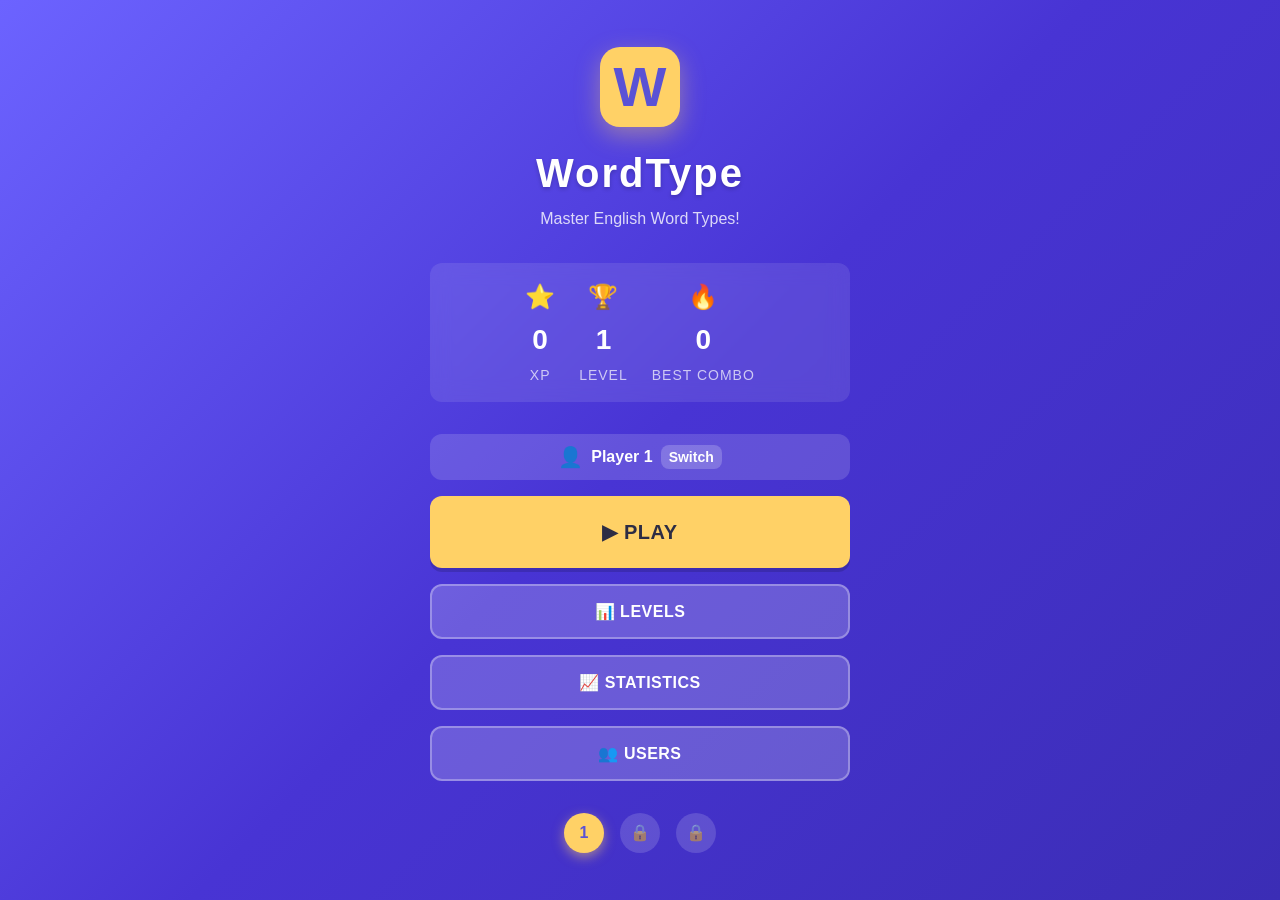
==== index.html @ 1548db8a "g2" ====
<!DOCTYPE html>
<html lang="en">
<head>
  <meta charset="UTF-8">
  <meta name="viewport" content="width=device-width, initial-scale=1.0, maximum-scale=1.0, user-scalable=no">
  <title>WordType - English Grammar Game</title>
  <link rel="stylesheet" href="css/style.css">
</head>
<body>

  <!-- ==================== MAIN MENU SCREEN ==================== -->
  <section id="screen-menu" class="screen active">
    <div class="menu-container">
      <div class="logo-area">
        <div class="logo-icon">W</div>
        <h1 class="game-title">WordType</h1>
        <p class="game-subtitle">Master English Word Types!</p>
      </div>

      <div class="menu-stats-bar">
        <div class="stat-item">
          <span class="stat-icon">⭐</span>
          <span class="stat-value" id="menu-xp">0</span>
          <span class="stat-label">XP</span>
        </div>
        <div class="stat-item">
          <span class="stat-icon">🏆</span>
          <span class="stat-value" id="menu-level">1</span>
          <span class="stat-label">Level</span>
        </div>
        <div class="stat-item">
          <span class="stat-icon">🔥</span>
          <span class="stat-value" id="menu-combo">0</span>
          <span class="stat-label">Best Combo</span>
        </div>
      </div>

      <div class="user-indicator" id="user-indicator">
        <span class="user-icon">👤</span>
        <span class="user-name" id="user-name">Player 1</span>
        <button class="btn-user-switch" id="btn-user-menu">Switch</button>
      </div>

      <div class="menu-buttons">
        <button class="btn btn-primary btn-large" id="btn-play">▶ PLAY</button>
        <button class="btn btn-secondary" id="btn-levels">📊 Levels</button>
        <button class="btn btn-secondary" id="btn-stats">📈 Statistics</button>
        <button class="btn btn-secondary" id="btn-users">👥 Users</button>
      </div>

      <div class="level-progress-indicator">
        <div class="level-dot active" data-level="1">1</div>
        <div class="level-dot locked" data-level="2">2</div>
        <div class="level-dot locked" data-level="3">3</div>
      </div>
    </div>
  </section>

  <!-- ==================== LEVELS SCREEN ==================== -->
  <section id="screen-levels" class="screen">
    <div class="screen-header">
      <button class="btn btn-back" id="btn-levels-back">← Back</button>
      <h2>Select Level</h2>
    </div>
    <div class="levels-container" id="levels-list">
      <!-- Dynamically populated -->
    </div>
  </section>

  <!-- ==================== STATISTICS SCREEN ==================== -->
  <section id="screen-stats" class="screen">
    <div class="screen-header">
      <button class="btn btn-back" id="btn-stats-back">← Back</button>
      <h2>Statistics</h2>
    </div>
    <div class="stats-container" id="stats-content">
      <!-- Dynamically populated -->
    </div>
    <div class="stats-actions">
      <button class="btn btn-danger" id="btn-reset-stats">Reset All Progress</button>
    </div>
  </section>

  <!-- ==================== GAMEPLAY SCREEN ==================== -->
  <section id="screen-game" class="screen">
    <!-- Top Bar -->
    <div class="game-top-bar">
      <div class="hearts-container" id="hearts-display">
        <!-- Hearts generated by JS -->
      </div>
      <div class="xp-container">
        <div class="xp-bar-bg">
          <div class="xp-bar-fill" id="xp-bar-fill" style="width: 0%;"></div>
        </div>
        <span class="xp-text" id="xp-text">0 XP</span>
      </div>
      <div class="game-level-badge" id="game-level-badge">Level 1</div>
    </div>

    <!-- Combo Display -->
    <div class="combo-display" id="combo-display">
      <span class="combo-count" id="combo-count">0</span>
      <span class="combo-label">Combo</span>
    </div>

    <!-- Question Counter -->
    <div class="question-counter" id="question-counter">
      Question <span id="question-num">1</span>/<span id="question-total">20</span>
    </div>

    <!-- Word Display -->
    <div class="word-area">
      <div class="word-card" id="word-card">
        <span class="word-hint" id="word-hint"></span>
        <span class="word-text" id="word-text">successful</span>
        <span class="word-meaning" id="word-meaning">thành công</span>
      </div>
    </div>

    <!-- Type Buttons -->
    <div class="answer-buttons" id="answer-buttons">
      <button class="btn-type btn-noun" data-type="noun">NOUN</button>
      <button class="btn-type btn-verb" data-type="verb">VERB</button>
      <button class="btn-type btn-adjective" data-type="adjective">ADJECTIVE</button>
      <button class="btn-type btn-adverb" data-type="adverb">ADVERB</button>
    </div>

    <!-- Difficulty Selector -->
    <div class="difficulty-selector" id="difficulty-selector">
      <button class="btn-difficulty active" data-difficulty="easy">Easy 30</button>
      <button class="btn-difficulty" data-difficulty="medium">Medium 50</button>
      <button class="btn-difficulty" data-difficulty="hard">Hard 80</button>
    </div>

    <!-- Feedback Overlay -->
    <div class="feedback-overlay" id="feedback-overlay" style="display:none;">
      <div class="feedback-content" id="feedback-content">
        <div class="feedback-icon" id="feedback-icon">✔</div>
        <div class="feedback-text" id="feedback-text">Correct!</div>
        <div class="feedback-detail" id="feedback-detail">+10 XP</div>
        <div class="feedback-extras" id="feedback-extras">
          <div class="feedback-extra-item" id="feedback-hint-row">
            <span class="feedback-label">Dấu hiệu:</span>
            <span class="feedback-value" id="feedback-hint">-ful</span>
          </div>
          <div class="feedback-extra-item" id="feedback-family-row">
            <span class="feedback-label">Family:</span>
            <span class="feedback-value" id="feedback-family">success, succeed, successfully</span>
          </div>
        </div>
        <button class="btn btn-primary btn-feedback-ok" id="btn-feedback-ok">OK</button>
      </div>
    </div>

    <!-- Combo Popup -->
    <div class="combo-popup" id="combo-popup" style="display:none;">
      <div class="combo-popup-text" id="combo-popup-text">🔥 GREAT!</div>
    </div>
  </section>

  <!-- ==================== BOSS FIGHT SCREEN ==================== -->
  <section id="screen-boss" class="screen">
    <div class="boss-header">
      <h2 class="boss-title">⚔ BOSS FIGHT ⚔</h2>
    </div>

    <div class="boss-area">
      <div class="boss-info">
        <div class="boss-name" id="boss-name">Word Family Boss</div>
        <div class="boss-hp-bar-bg">
          <div class="boss-hp-bar-fill" id="boss-hp-fill" style="width: 100%;"></div>
        </div>
        <div class="boss-hp-text" id="boss-hp-text">HP: 100/100</div>
      </div>

      <div class="boss-question-area">
        <div class="boss-sentence" id="boss-sentence">
          She is a _____ student.
        </div>
        <div class="boss-family-tag" id="boss-family">Family: success</div>
      </div>

      <div class="boss-options" id="boss-options">
        <!-- Dynamically populated -->
      </div>

      <div class="boss-explanation" id="boss-explanation" style="display:none;">
        <div class="explanation-text" id="explanation-text"></div>
      </div>

      <!-- Boss Hearts Display -->
      <div class="boss-hearts" id="boss-hearts">
        <!-- Generated by JS -->
      </div>

      <div class="boss-damage-animation" id="boss-damage-animation" style="display:none;">
        <span class="damage-number" id="damage-number">-25</span>
      </div>
    </div>
  </section>

  <!-- ==================== BOSS VICTORY SCREEN ==================== -->
  <section id="screen-boss-victory" class="screen">
    <div class="victory-container">
      <div class="victory-icon">🏆</div>
      <h2 class="victory-title">VICTORY!</h2>
      <p class="victory-subtitle">Boss Defeated!</p>
      <div class="victory-rewards">
        <div class="reward-item">+100 XP</div>
        <div class="reward-item">❤️ +1 Heart</div>
      </div>
      <button class="btn btn-primary" id="btn-continue-after-boss">Continue Playing</button>
    </div>
  </section>

  <!-- ==================== LEVEL COMPLETE SCREEN ==================== -->
  <section id="screen-level-complete" class="screen">
    <div class="level-complete-container">
      <div class="level-up-icon">🎉</div>
      <h2 class="level-complete-title" id="level-complete-title">Level Complete!</h2>
      <p class="level-complete-subtitle" id="level-complete-subtitle">You've mastered this level!</p>
      <div class="level-complete-stats" id="level-complete-stats">
        <!-- Dynamic -->
      </div>
      <div class="level-complete-next" id="level-complete-next" style="display:none;">
        <p class="unlock-text">✨ Level 2 Unlocked! ✨</p>
      </div>
      <button class="btn btn-primary" id="btn-next-level">Next Level →</button>
      <button class="btn btn-secondary" id="btn-continue-same-level">Play Again</button>
      <button class="btn btn-secondary" id="btn-back-to-menu">Menu</button>
    </div>
  </section>

  <!-- ==================== GAME OVER SCREEN ==================== -->
  <section id="screen-gameover" class="screen">
    <div class="gameover-container">
      <div class="gameover-icon">💔</div>
      <h2 class="gameover-title">Game Over</h2>
      <p class="gameover-subtitle">You ran out of hearts!</p>
      <div class="gameover-stats" id="gameover-stats">
        <!-- Dynamic -->
      </div>
      <button class="btn btn-primary" id="btn-retry">🔄 Try Again</button>
      <button class="btn btn-secondary" id="btn-gameover-menu">🏠 Menu</button>
    </div>
  </section>

  <!-- ==================== USER MANAGEMENT SCREEN ==================== -->
  <section id="screen-users" class="screen">
    <div class="screen-header">
      <button class="btn btn-back" id="btn-users-back">← Back</button>
      <h2>User Management</h2>
    </div>
    <div class="users-container" id="users-container">
      <div class="users-list" id="users-list">
        <!-- Dynamically populated -->
      </div>
      <div class="user-create-area">
        <h3>Create New User</h3>
        <div class="user-create-form">
          <input type="text" id="input-username" class="user-input" placeholder="Username" maxlength="20">
          <input type="text" id="input-displayname" class="user-input" placeholder="Display Name" maxlength="30">
          <button class="btn btn-primary" id="btn-create-user">+ Create</button>
        </div>
        <p class="user-create-hint">Username: 2-20 characters, letters & numbers only</p>
      </div>
    </div>
  </section>

  <!-- ==================== SCRIPTS ==================== -->
  <script src="js/data.js"></script>
  <script src="js/userManager.js"></script>
  <script src="js/storage.js"></script>
  <script src="js/audio.js"></script>
  <script src="js/levelManager.js"></script>
  <script src="js/bossManager.js"></script>
  <script src="js/ui.js"></script>
  <script src="js/game.js"></script>
</body>
</html>
---- css/style.css ----
/* ============================================================
   WordType - Educational Grammar Game
   Complete Stylesheet
   ============================================================ */

/* ----- CSS Custom Properties (Design Tokens) ----- */
:root {
  /* Primary palette */
  --color-primary: #6c63ff;
  --color-primary-dark: #5a52d5;
  --color-primary-light: #8b85ff;
  --color-secondary: #ff6584;
  --color-accent: #ffd166;

  /* Word type colors */
  --color-noun: #4a90d9;
  --color-verb: #e74c3c;
  --color-adjective: #f39c12;
  --color-adverb: #27ae60;

  /* UI colors */
  --color-bg: #f0f4ff;
  --color-bg-card: #ffffff;
  --color-bg-dark: #2d2d44;
  --color-text: #2d2d44;
  --color-text-light: #7a7a9a;
  --color-text-on-dark: #ffffff;
  --color-success: #27ae60;
  --color-danger: #e74c3c;
  --color-warning: #f39c12;
  --color-border: #e0e5f0;

  /* Spacing */
  --space-xs: 4px;
  --space-sm: 8px;
  --space-md: 16px;
  --space-lg: 24px;
  --space-xl: 32px;
  --space-2xl: 48px;

  /* Border radius */
  --radius-sm: 8px;
  --radius-md: 12px;
  --radius-lg: 20px;
  --radius-full: 50%;

  /* Shadows */
  --shadow-sm: 0 2px 8px rgba(108, 99, 255, 0.1);
  --shadow-md: 0 4px 16px rgba(108, 99, 255, 0.15);
  --shadow-lg: 0 8px 32px rgba(108, 99, 255, 0.2);
  --shadow-btn: 0 4px 0 rgba(0, 0, 0, 0.15);
  --shadow-btn-hover: 0 6px 0 rgba(0, 0, 0, 0.15);

  /* Transitions */
  --transition-fast: 0.15s ease;
  --transition-normal: 0.3s ease;
  --transition-slow: 0.5s ease;

  /* Font */
  --font-main: 'Segoe UI', -apple-system, BlinkMacSystemFont, Roboto, Oxygen, Ubuntu, Cantarell, sans-serif;
  --font-size-sm: 14px;
  --font-size-md: 16px;
  --font-size-lg: 20px;
  --font-size-xl: 28px;
  --font-size-2xl: 40px;
  --font-size-3xl: 56px;

  /* Z-index layers */
  --z-base: 1;
  --z-overlay: 100;
  --z-popup: 200;
  --z-modal: 300;
}

/* ----- Reset & Base Styles ----- */
*, *::before, *::after {
  margin: 0;
  padding: 0;
  box-sizing: border-box;
}

html {
  font-size: 16px;
  -webkit-text-size-adjust: 100%;
}

body {
  font-family: var(--font-main);
  background: var(--color-bg);
  color: var(--color-text);
  min-height: 100vh;
  min-height: 100dvh;
  overflow-x: hidden;
  line-height: 1.5;
}

button {
  font-family: inherit;
  cursor: pointer;
  border: none;
  outline: none;
  user-select: none;
  -webkit-tap-highlight-color: transparent;
}

/* ----- Screen System ----- */
.screen {
  display: none;
  width: 100%;
  min-height: 100vh;
  min-height: 100dvh;
  position: absolute;
  top: 0;
  left: 0;
  z-index: var(--z-base);
}

.screen.active {
  display: flex;
  position: relative;
}

/* ============================================================
   MAIN MENU SCREEN
   ============================================================ */
#screen-menu {
  align-items: center;
  justify-content: center;
  background: linear-gradient(135deg, #6c63ff 0%, #4834d4 50%, #3b2db5 100%);
  padding: var(--space-lg);
}

.menu-container {
  width: 100%;
  max-width: 420px;
  text-align: center;
}

.logo-area {
  margin-bottom: var(--space-xl);
}

.logo-icon {
  width: 80px;
  height: 80px;
  background: var(--color-accent);
  color: var(--color-primary-dark);
  font-size: var(--font-size-3xl);
  font-weight: 900;
  border-radius: var(--radius-lg);
  display: flex;
  align-items: center;
  justify-content: center;
  margin: 0 auto var(--space-md);
  box-shadow: 0 8px 24px rgba(255, 209, 102, 0.4);
  animation: logoFloat 3s ease-in-out infinite;
}

@keyframes logoFloat {
  0%, 100% { transform: translateY(0); }
  50% { transform: translateY(-10px); }
}

.game-title {
  color: white;
  font-size: var(--font-size-2xl);
  font-weight: 800;
  letter-spacing: 2px;
  text-shadow: 0 2px 4px rgba(0, 0, 0, 0.2);
}

.game-subtitle {
  color: rgba(255, 255, 255, 0.8);
  font-size: var(--font-size-md);
  margin-top: var(--space-xs);
}

.menu-stats-bar {
  display: flex;
  justify-content: center;
  gap: var(--space-lg);
  margin-bottom: var(--space-xl);
  padding: var(--space-md);
  background: rgba(255, 255, 255, 0.1);
  border-radius: var(--radius-md);
  backdrop-filter: blur(10px);
}

.stat-item {
  display: flex;
  flex-direction: column;
  align-items: center;
  gap: var(--space-xs);
}

.stat-icon { font-size: 24px; }

.stat-value {
  color: white;
  font-size: var(--font-size-xl);
  font-weight: 700;
}

.stat-label {
  color: rgba(255, 255, 255, 0.7);
  font-size: var(--font-size-sm);
  text-transform: uppercase;
  letter-spacing: 1px;
}

.menu-buttons {
  display: flex;
  flex-direction: column;
  gap: var(--space-md);
  margin-bottom: var(--space-xl);
}

.level-progress-indicator {
  display: flex;
  justify-content: center;
  gap: var(--space-md);
}

.level-dot {
  width: 40px;
  height: 40px;
  border-radius: var(--radius-full);
  display: flex;
  align-items: center;
  justify-content: center;
  font-weight: 700;
  font-size: var(--font-size-md);
  transition: var(--transition-normal);
}

.level-dot.active {
  background: var(--color-accent);
  color: var(--color-primary-dark);
  box-shadow: 0 4px 12px rgba(255, 209, 102, 0.5);
}

.level-dot.locked {
  background: rgba(255, 255, 255, 0.15);
  color: rgba(255, 255, 255, 0.5);
}

.level-dot.unlocked {
  background: var(--color-success);
  color: white;
  box-shadow: 0 4px 12px rgba(39, 174, 96, 0.4);
}

.level-dot.completed {
  background: var(--color-success);
  color: white;
  box-shadow: 0 4px 12px rgba(39, 174, 96, 0.4);
}

/* ============================================================
   BUTTON SYSTEM
   ============================================================ */
.btn {
  display: inline-flex;
  align-items: center;
  justify-content: center;
  gap: var(--space-sm);
  padding: var(--space-md) var(--space-xl);
  border-radius: var(--radius-md);
  font-size: var(--font-size-md);
  font-weight: 700;
  transition: all var(--transition-fast);
  text-transform: uppercase;
  letter-spacing: 0.5px;
}

.btn:active {
  transform: translateY(2px);
}

.btn-primary {
  background: var(--color-accent);
  color: var(--color-text);
  box-shadow: var(--shadow-btn);
}

.btn-primary:hover {
  background: #ffe082;
  transform: translateY(-2px);
  box-shadow: var(--shadow-btn-hover);
}

.btn-primary:active {
  transform: translateY(2px);
  box-shadow: 0 2px 0 rgba(0, 0, 0, 0.15);
}

.btn-secondary {
  background: rgba(255, 255, 255, 0.2);
  color: white;
  border: 2px solid rgba(255, 255, 255, 0.3);
}

.btn-secondary:hover {
  background: rgba(255, 255, 255, 0.3);
  border-color: rgba(255, 255, 255, 0.5);
}

.btn-danger {
  background: var(--color-danger);
  color: white;
  box-shadow: var(--shadow-btn);
}

.btn-danger:hover {
  background: #c0392b;
  transform: translateY(-2px);
}

.btn-back {
  background: transparent;
  color: var(--color-text);
  font-size: var(--font-size-md);
  font-weight: 600;
  padding: var(--space-sm) var(--space-md);
}

.btn-back:hover {
  color: var(--color-primary);
}

.btn-large {
  padding: var(--space-lg) var(--space-2xl);
  font-size: var(--font-size-lg);
  width: 100%;
}

/* ============================================================
   LEVELS SCREEN
   ============================================================ */
#screen-levels {
  flex-direction: column;
  background: var(--color-bg);
}

.screen-header {
  display: flex;
  align-items: center;
  gap: var(--space-md);
  padding: var(--space-lg);
  background: white;
  border-bottom: 1px solid var(--color-border);
}

.screen-header h2 {
  font-size: var(--font-size-lg);
  font-weight: 700;
}

.levels-container {
  flex: 1;
  padding: var(--space-lg);
  display: flex;
  flex-direction: column;
  gap: var(--space-md);
  max-width: 500px;
  width: 100%;
  margin: 0 auto;
}

.level-card {
  background: white;
  border-radius: var(--radius-md);
  padding: var(--space-lg);
  display: flex;
  align-items: center;
  gap: var(--space-lg);
  box-shadow: var(--shadow-sm);
  cursor: pointer;
  transition: var(--transition-normal);
  border: 2px solid transparent;
}

.level-card:hover:not(.level-card-locked) {
  border-color: var(--color-primary);
  box-shadow: var(--shadow-md);
  transform: translateY(-2px);
}

.level-card-locked {
  opacity: 0.5;
  cursor: not-allowed;
}

.level-card-completed {
  border-color: var(--color-success);
}

.level-card-number {
  width: 48px;
  height: 48px;
  border-radius: var(--radius-full);
  display: flex;
  align-items: center;
  justify-content: center;
  font-weight: 800;
  font-size: var(--font-size-lg);
  flex-shrink: 0;
}

.level-card-number.locked { background: #e0e5f0; color: var(--color-text-light); }
.level-card-number.available { background: var(--color-primary); color: white; }
.level-card-number.completed { background: var(--color-success); color: white; }

.level-card-info {
  flex: 1;
}

.level-card-info h3 {
  font-size: var(--font-size-md);
  font-weight: 700;
}

.level-card-info p {
  font-size: var(--font-size-sm);
  color: var(--color-text-light);
  margin-top: var(--space-xs);
}

.level-card-status {
  font-size: 24px;
}

/* ============================================================
   STATISTICS SCREEN
   ============================================================ */
#screen-stats {
  flex-direction: column;
  background: var(--color-bg);
}

.stats-container {
  flex: 1;
  padding: var(--space-lg);
  max-width: 500px;
  width: 100%;
  margin: 0 auto;
}

.stat-card {
  background: white;
  border-radius: var(--radius-md);
  padding: var(--space-lg);
  margin-bottom: var(--space-md);
  box-shadow: var(--shadow-sm);
}

.stat-card h3 {
  font-size: var(--font-size-sm);
  color: var(--color-text-light);
  text-transform: uppercase;
  letter-spacing: 1px;
  margin-bottom: var(--space-sm);
}

.stat-card .stat-value {
  color: var(--color-text);
  font-size: var(--font-size-2xl);
  font-weight: 800;
}

.stats-actions {
  padding: var(--space-lg);
  text-align: center;
}

/* ============================================================
   GAMEPLAY SCREEN
   ============================================================ */
#screen-game {
  flex-direction: column;
  background: linear-gradient(180deg, #f0f4ff 0%, #e8ecf8 100%);
  min-height: 100vh;
  min-height: 100dvh;
}

/* Top Bar */
.game-top-bar {
  display: flex;
  align-items: center;
  justify-content: space-between;
  gap: var(--space-md);
  padding: var(--space-md) var(--space-lg);
  background: white;
  border-bottom: 1px solid var(--color-border);
}

.hearts-container {
  display: flex;
  gap: 2px;
  font-size: 24px;
}

.heart {
  transition: var(--transition-normal);
}

.heart.lost {
  opacity: 0.2;
  transform: scale(0.8);
}

.xp-container {
  flex: 1;
  max-width: 200px;
  display: flex;
  align-items: center;
  gap: var(--space-sm);
}

.xp-bar-bg {
  flex: 1;
  height: 10px;
  background: #e0e5f0;
  border-radius: 10px;
  overflow: hidden;
}

.xp-bar-fill {
  height: 100%;
  background: linear-gradient(90deg, var(--color-accent), #ff9f43);
  border-radius: 10px;
  transition: width var(--transition-normal);
}

.xp-text {
  font-size: var(--font-size-sm);
  font-weight: 700;
  color: var(--color-text);
  white-space: nowrap;
}

.game-level-badge {
  background: var(--color-primary);
  color: white;
  padding: var(--space-xs) var(--space-md);
  border-radius: var(--radius-sm);
  font-size: var(--font-size-sm);
  font-weight: 700;
}

/* Combo Display */
.combo-display {
  text-align: center;
  padding-top: var(--space-md);
}

.combo-count {
  font-size: var(--font-size-xl);
  font-weight: 800;
  color: var(--color-primary);
}

.combo-label {
  display: block;
  font-size: var(--font-size-sm);
  color: var(--color-text-light);
  text-transform: uppercase;
  letter-spacing: 1px;
}

/* Question Counter */
.question-counter {
  text-align: center;
  font-size: var(--font-size-sm);
  color: var(--color-text-light);
  margin: var(--space-sm) 0;
}

/* Word Display Area */
.word-area {
  flex: 1;
  display: flex;
  align-items: center;
  justify-content: center;
  padding: var(--space-lg);
}

.word-card {
  background: white;
  border-radius: var(--radius-lg);
  padding: var(--space-xl) var(--space-2xl);
  box-shadow: var(--shadow-md);
  text-align: center;
  min-width: 280px;
  animation: cardAppear var(--transition-normal);
}

@keyframes cardAppear {
  from {
    opacity: 0;
    transform: scale(0.8) translateY(20px);
  }
  to {
    opacity: 1;
    transform: scale(1) translateY(0);
  }
}

.word-hint {
  display: block;
  font-size: var(--font-size-sm);
  color: var(--color-primary);
  font-weight: 600;
  margin-bottom: var(--space-sm);
  text-transform: uppercase;
  letter-spacing: 1px;
}

.word-text {
  display: block;
  font-size: var(--font-size-2xl);
  font-weight: 800;
  color: var(--color-text);
  line-height: 1.2;
}

.word-meaning {
  display: block;
  font-size: var(--font-size-sm);
  color: var(--color-text-light);
  margin-top: var(--space-sm);
  font-style: italic;
}

/* Answer Buttons */
.answer-buttons {
  display: grid;
  grid-template-columns: 1fr 1fr;
  gap: var(--space-md);
  padding: var(--space-lg);
  max-width: 600px;
  width: 100%;
  margin: 0 auto;
}

.btn-type {
  padding: var(--space-lg);
  border-radius: var(--radius-md);
  font-size: var(--font-size-lg);
  font-weight: 800;
  color: white;
  text-transform: uppercase;
  letter-spacing: 1px;
  box-shadow: var(--shadow-btn);
  transition: all var(--transition-fast);
  position: relative;
  overflow: hidden;
}

.btn-type:active {
  transform: translateY(2px);
  box-shadow: 0 2px 0 rgba(0, 0, 0, 0.15);
}

.btn-type:hover {
  transform: translateY(-2px);
  filter: brightness(1.1);
}

.btn-type:disabled {
  opacity: 0.5;
  cursor: not-allowed;
  transform: none !important;
}

.btn-noun {
  background: var(--color-noun);
  box-shadow: 0 4px 0 #3570b0;
}

.btn-verb {
  background: var(--color-verb);
  box-shadow: 0 4px 0 #c0392b;
}

.btn-adjective {
  background: var(--color-adjective);
  box-shadow: 0 4px 0 #d68910;
}

.btn-adverb {
  background: var(--color-adverb);
  box-shadow: 0 4px 0 #1e8449;
}

/* Button press ripple effect */
.btn-type::after {
  content: '';
  position: absolute;
  top: 50%;
  left: 50%;
  width: 0;
  height: 0;
  background: rgba(255, 255, 255, 0.3);
  border-radius: 50%;
  transform: translate(-50%, -50%);
  transition: width 0.6s, height 0.6s, opacity 0.6s;
  opacity: 0;
}

.btn-type:active::after {
  width: 300px;
  height: 300px;
  opacity: 1;
}

/* Correct/Wrong button states */
.btn-type.correct {
  background: var(--color-success) !important;
  box-shadow: 0 4px 0 #1e8449 !important;
  animation: pulseGreen 0.5s ease;
}

.btn-type.wrong {
  background: #666 !important;
  box-shadow: 0 4px 0 #444 !important;
  animation: shake 0.4s ease;
}

/* Feedback Overlay */
.feedback-overlay {
  position: fixed;
  top: 0;
  left: 0;
  width: 100%;
  height: 100%;
  display: flex;
  align-items: center;
  justify-content: center;
  z-index: var(--z-overlay);
  pointer-events: none;
}

.feedback-content {
  background: white;
  border-radius: var(--radius-lg);
  padding: var(--space-xl) var(--space-2xl);
  text-align: center;
  box-shadow: var(--shadow-lg);
  animation: feedbackPop 0.4s ease;
}

@keyframes feedbackPop {
  0% { transform: scale(0.5); opacity: 0; }
  60% { transform: scale(1.1); }
  100% { transform: scale(1); opacity: 1; }
}

.feedback-icon {
  font-size: 48px;
  margin-bottom: var(--space-sm);
}

.feedback-text {
  font-size: var(--font-size-xl);
  font-weight: 700;
  margin-bottom: var(--space-xs);
}

.feedback-detail {
  font-size: var(--font-size-md);
  color: var(--color-text-light);
  margin-bottom: var(--space-md);
}

.btn-feedback-ok {
  margin-top: var(--space-sm);
  padding: var(--space-sm) var(--space-xl);
  font-size: var(--font-size-md);
  min-width: 100px;
}

/* Feedback extra info (hint, family) */
.feedback-extras {
  margin-top: var(--space-md);
  padding-top: var(--space-md);
  border-top: 1px solid var(--color-border);
  text-align: left;
}

.feedback-extra-item {
  display: flex;
  gap: var(--space-sm);
  font-size: var(--font-size-sm);
  line-height: 1.6;
  margin-bottom: var(--space-xs);
}

.feedback-label {
  color: var(--color-text-light);
  font-weight: 600;
  white-space: nowrap;
  min-width: 70px;
}

.feedback-value {
  color: var(--color-text);
  font-weight: 500;
}

/* Combo Popup */
.combo-popup {
  position: fixed;
  top: 50%;
  left: 50%;
  transform: translate(-50%, -50%);
  z-index: var(--z-popup);
  pointer-events: none;
  animation: comboRise 1s ease forwards;
}

@keyframes comboRise {
  0% {
    opacity: 0;
    transform: translate(-50%, -50%) scale(0.5);
  }
  20% {
    opacity: 1;
    transform: translate(-50%, -60%) scale(1.1);
  }
  80% {
    opacity: 1;
    transform: translate(-50%, -80%) scale(1);
  }
  100% {
    opacity: 0;
    transform: translate(-50%, -100%) scale(0.8);
  }
}

.combo-popup-text {
  font-size: 32px;
  font-weight: 900;
  color: var(--color-primary);
  text-shadow: 0 4px 12px rgba(108, 99, 255, 0.4);
  white-space: nowrap;
}

/* ============================================================
   BOSS FIGHT SCREEN
   ============================================================ */
#screen-boss {
  flex-direction: column;
  background: linear-gradient(135deg, #1a1a2e 0%, #16213e 50%, #0f3460 100%);
  color: white;
}

.boss-header {
  text-align: center;
  padding: var(--space-lg);
}

.boss-title {
  font-size: var(--font-size-xl);
  font-weight: 800;
  color: #e74c3c;
  text-shadow: 0 0 20px rgba(231, 76, 60, 0.5);
  animation: bossTitlePulse 2s ease-in-out infinite;
}

@keyframes bossTitlePulse {
  0%, 100% { transform: scale(1); opacity: 1; }
  50% { transform: scale(1.05); opacity: 0.9; }
}

.boss-area {
  flex: 1;
  display: flex;
  flex-direction: column;
  align-items: center;
  justify-content: center;
  padding: var(--space-lg);
  gap: var(--space-lg);
  max-width: 600px;
  width: 100%;
  margin: 0 auto;
}

.boss-info {
  width: 100%;
  text-align: center;
}

.boss-name {
  font-size: var(--font-size-lg);
  font-weight: 700;
  margin-bottom: var(--space-md);
  color: #ff6b6b;
}

.boss-hp-bar-bg {
  width: 100%;
  height: 20px;
  background: rgba(255, 255, 255, 0.1);
  border-radius: 20px;
  overflow: hidden;
  border: 2px solid rgba(255, 255, 255, 0.2);
}

.boss-hp-bar-fill {
  height: 100%;
  background: linear-gradient(90deg, #e74c3c, #ff6b6b);
  border-radius: 20px;
  transition: width var(--transition-normal);
}

.boss-hp-text {
  font-size: var(--font-size-sm);
  color: rgba(255, 255, 255, 0.7);
  margin-top: var(--space-xs);
}

.boss-question-area {
  text-align: center;
}

.boss-sentence {
  font-size: var(--font-size-lg);
  font-weight: 600;
  line-height: 1.6;
  margin-bottom: var(--space-sm);
}

.boss-family-tag {
  display: inline-block;
  background: rgba(108, 99, 255, 0.3);
  color: var(--color-primary-light);
  padding: var(--space-xs) var(--space-md);
  border-radius: var(--radius-sm);
  font-size: var(--font-size-sm);
  font-weight: 600;
}

.boss-options {
  display: grid;
  grid-template-columns: 1fr 1fr;
  gap: var(--space-md);
  width: 100%;
}

.boss-option-btn {
  padding: var(--space-lg);
  border-radius: var(--radius-md);
  background: rgba(255, 255, 255, 0.1);
  color: white;
  font-size: var(--font-size-md);
  font-weight: 600;
  border: 2px solid rgba(255, 255, 255, 0.2);
  transition: var(--transition-fast);
}

.boss-option-btn:hover {
  background: rgba(255, 255, 255, 0.2);
  border-color: rgba(255, 255, 255, 0.4);
  transform: translateY(-2px);
}

.boss-option-btn:disabled {
  opacity: 0.5;
  cursor: not-allowed;
  transform: none !important;
}

.boss-option-btn.correct {
  background: var(--color-success) !important;
  border-color: var(--color-success) !important;
}

.boss-option-btn.wrong {
  background: var(--color-danger) !important;
  border-color: var(--color-danger) !important;
}

.boss-explanation {
  background: rgba(108, 99, 255, 0.2);
  border-radius: var(--radius-md);
  padding: var(--space-md);
  width: 100%;
  text-align: center;
  border-left: 4px solid var(--color-primary);
}

.explanation-text {
  font-size: var(--font-size-sm);
  color: rgba(255, 255, 255, 0.9);
  line-height: 1.6;
}

.boss-hearts {
  display: flex;
  gap: var(--space-sm);
  font-size: 28px;
}

.boss-damage-animation {
  position: fixed;
  top: 50%;
  left: 50%;
  transform: translate(-50%, -50%);
  z-index: var(--z-popup);
  pointer-events: none;
}

.damage-number {
  font-size: 48px;
  font-weight: 900;
  color: #e74c3c;
  text-shadow: 0 0 20px rgba(231, 76, 60, 0.8);
  animation: damageFly 0.8s ease forwards;
}

@keyframes damageFly {
  0% {
    opacity: 1;
    transform: translateY(0) scale(1);
  }
  100% {
    opacity: 0;
    transform: translateY(-60px) scale(1.5);
  }
}

/* ============================================================
   BOSS VICTORY SCREEN
   ============================================================ */
#screen-boss-victory {
  align-items: center;
  justify-content: center;
  background: linear-gradient(135deg, #1a1a2e 0%, #16213e 50%, #0f3460 100%);
}

.victory-container {
  text-align: center;
  color: white;
  animation: victoryPop 0.6s ease;
}

@keyframes victoryPop {
  0% { transform: scale(0.3); opacity: 0; }
  60% { transform: scale(1.1); }
  100% { transform: scale(1); opacity: 1; }
}

.victory-icon {
  font-size: 80px;
  margin-bottom: var(--space-lg);
  animation: victorySpin 1s ease;
}

@keyframes victorySpin {
  0% { transform: rotate(0deg) scale(0); }
  50% { transform: rotate(360deg) scale(1.2); }
  100% { transform: rotate(720deg) scale(1); }
}

.victory-title {
  font-size: var(--font-size-2xl);
  font-weight: 800;
  color: var(--color-accent);
  margin-bottom: var(--space-sm);
}

.victory-subtitle {
  font-size: var(--font-size-lg);
  color: rgba(255, 255, 255, 0.8);
  margin-bottom: var(--space-xl);
}

.victory-rewards {
  display: flex;
  justify-content: center;
  gap: var(--space-xl);
  margin-bottom: var(--space-xl);
}

.reward-item {
  background: rgba(255, 255, 255, 0.1);
  padding: var(--space-md) var(--space-lg);
  border-radius: var(--radius-md);
  font-size: var(--font-size-md);
  font-weight: 600;
  color: var(--color-accent);
}

/* ============================================================
   LEVEL COMPLETE SCREEN
   ============================================================ */
#screen-level-complete {
  align-items: center;
  justify-content: center;
  background: linear-gradient(135deg, #6c63ff 0%, #4834d4 50%, #3b2db5 100%);
  color: white;
}

.level-complete-container {
  text-align: center;
  padding: var(--space-xl);
  max-width: 400px;
  width: 100%;
}

.level-up-icon {
  font-size: 80px;
  margin-bottom: var(--space-lg);
  animation: levelUpBounce 1s ease;
}

@keyframes levelUpBounce {
  0% { transform: translateY(100px) scale(0); opacity: 0; }
  50% { transform: translateY(-20px) scale(1.1); }
  70% { transform: translateY(10px) scale(0.9); }
  100% { transform: translateY(0) scale(1); opacity: 1; }
}

.level-complete-title {
  font-size: var(--font-size-2xl);
  font-weight: 800;
  margin-bottom: var(--space-sm);
}

.level-complete-subtitle {
  font-size: var(--font-size-md);
  color: rgba(255, 255, 255, 0.8);
  margin-bottom: var(--space-xl);
}

.level-complete-stats {
  display: flex;
  flex-direction: column;
  gap: var(--space-md);
  margin-bottom: var(--space-xl);
}

.level-stat-row {
  display: flex;
  justify-content: space-between;
  padding: var(--space-md);
  background: rgba(255, 255, 255, 0.1);
  border-radius: var(--radius-sm);
  font-size: var(--font-size-md);
}

.level-stat-row span:last-child {
  font-weight: 700;
  color: var(--color-accent);
}

.unlock-text {
  font-size: var(--font-size-lg);
  font-weight: 700;
  color: var(--color-accent);
  animation: unlockGlow 1.5s ease-in-out infinite;
  margin-bottom: var(--space-xl);
}

@keyframes unlockGlow {
  0%, 100% { text-shadow: 0 0 10px rgba(255, 209, 102, 0.5); }
  50% { text-shadow: 0 0 30px rgba(255, 209, 102, 0.8); }
}

/* ============================================================
   DIFFICULTY SELECTOR
   ============================================================ */
.difficulty-selector {
  display: flex;
  justify-content: center;
  gap: var(--space-sm);
  padding: var(--space-sm) var(--space-lg) var(--space-md);
}

.btn-difficulty {
  padding: var(--space-xs) var(--space-md);
  border-radius: var(--radius-sm);
  background: var(--color-bg);
  border: 2px solid var(--color-border);
  color: var(--color-text-light);
  font-size: var(--font-size-sm);
  font-weight: 600;
  cursor: pointer;
  font-family: inherit;
  transition: var(--transition-fast);
}

.btn-difficulty:hover {
  border-color: var(--color-primary);
  color: var(--color-primary);
}

.btn-difficulty.active {
  background: var(--color-primary);
  border-color: var(--color-primary);
  color: white;
}

.level-complete-container .btn {
  margin-bottom: var(--space-md);
  width: 100%;
}

/* ============================================================
   USER INDICATOR
   ============================================================ */
.user-indicator {
  display: flex;
  align-items: center;
  justify-content: center;
  gap: var(--space-sm);
  margin-bottom: var(--space-md);
  padding: var(--space-sm) var(--space-md);
  background: rgba(255, 255, 255, 0.15);
  border-radius: var(--radius-md);
}

.user-icon {
  font-size: 20px;
}

.user-name {
  color: white;
  font-size: var(--font-size-md);
  font-weight: 600;
}

.btn-user-switch {
  background: rgba(255, 255, 255, 0.2);
  color: white;
  border: none;
  padding: var(--space-xs) var(--space-sm);
  border-radius: var(--radius-sm);
  font-size: var(--font-size-sm);
  cursor: pointer;
  font-family: inherit;
  font-weight: 600;
  transition: var(--transition-fast);
}

.btn-user-switch:hover {
  background: rgba(255, 255, 255, 0.35);
}

/* ============================================================
   USER MANAGEMENT SCREEN
   ============================================================ */
#screen-users {
  flex-direction: column;
  background: var(--color-bg);
}

.users-container {
  flex: 1;
  padding: var(--space-lg);
  max-width: 500px;
  width: 100%;
  margin: 0 auto;
  overflow-y: auto;
}

.users-list {
  display: flex;
  flex-direction: column;
  gap: var(--space-sm);
  margin-bottom: var(--space-xl);
}

.user-card {
  display: flex;
  align-items: center;
  gap: var(--space-md);
  background: white;
  padding: var(--space-md);
  border-radius: var(--radius-md);
  box-shadow: var(--shadow-sm);
  cursor: pointer;
  transition: var(--transition-fast);
  border: 2px solid transparent;
}

.user-card:hover {
  border-color: var(--color-primary);
  box-shadow: var(--shadow-md);
}

.user-card.active-user {
  border-color: var(--color-success);
  background: #f0fff4;
}

.user-card-avatar {
  font-size: 32px;
  width: 48px;
  height: 48px;
  display: flex;
  align-items: center;
  justify-content: center;
  background: var(--color-bg);
  border-radius: var(--radius-full);
}

.user-card-info {
  flex: 1;
}

.user-card-info .user-card-name {
  font-weight: 700;
  font-size: var(--font-size-md);
}

.user-card-info .user-card-username {
  font-size: var(--font-size-sm);
  color: var(--color-text-light);
}

.user-card-info .user-card-stats {
  font-size: var(--font-size-sm);
  color: var(--color-text-light);
  margin-top: 2px;
}

.user-card .btn-delete-user {
  background: none;
  border: none;
  font-size: 18px;
  cursor: pointer;
  opacity: 0.5;
  padding: var(--space-xs);
  transition: var(--transition-fast);
}

.user-card .btn-delete-user:hover {
  opacity: 1;
}

.user-create-area {
  background: white;
  border-radius: var(--radius-md);
  padding: var(--space-lg);
  box-shadow: var(--shadow-sm);
}

.user-create-area h3 {
  font-size: var(--font-size-md);
  font-weight: 700;
  margin-bottom: var(--space-md);
}

.user-create-form {
  display: flex;
  flex-direction: column;
  gap: var(--space-sm);
}

.user-input {
  padding: var(--space-md);
  border: 2px solid var(--color-border);
  border-radius: var(--radius-sm);
  font-size: var(--font-size-md);
  font-family: inherit;
  outline: none;
  transition: var(--transition-fast);
}

.user-input:focus {
  border-color: var(--color-primary);
}

.user-create-hint {
  font-size: var(--font-size-sm);
  color: var(--color-text-light);
  margin-top: var(--space-sm);
}

/* ============================================================
   GAME OVER SCREEN
   ============================================================ */
#screen-gameover {
  align-items: center;
  justify-content: center;
  background: linear-gradient(135deg, #2d2d44 0%, #1a1a2e 100%);
  color: white;
}

.gameover-container {
  text-align: center;
  padding: var(--space-xl);
  max-width: 400px;
  width: 100%;
  animation: fadeIn var(--transition-normal);
}

@keyframes fadeIn {
  from { opacity: 0; transform: translateY(20px); }
  to { opacity: 1; transform: translateY(0); }
}

.gameover-icon {
  font-size: 80px;
  margin-bottom: var(--space-lg);
}

.gameover-title {
  font-size: var(--font-size-2xl);
  font-weight: 800;
  color: var(--color-danger);
  margin-bottom: var(--space-sm);
}

.gameover-subtitle {
  font-size: var(--font-size-md);
  color: rgba(255, 255, 255, 0.7);
  margin-bottom: var(--space-xl);
}

.gameover-stats {
  display: flex;
  flex-direction: column;
  gap: var(--space-md);
  margin-bottom: var(--space-xl);
}

.gameover-stats .stat-row {
  display: flex;
  justify-content: space-between;
  padding: var(--space-sm) var(--space-md);
  background: rgba(255, 255, 255, 0.1);
  border-radius: var(--radius-sm);
  font-size: var(--font-size-md);
}

.gameover-stats .stat-row span:last-child {
  font-weight: 700;
  color: var(--color-accent);
}

.gameover-container .btn {
  margin-bottom: var(--space-md);
  width: 100%;
}

/* ============================================================
   XP Gain Animation
   ============================================================ */
.xp-gain-animation {
  position: fixed;
  pointer-events: none;
  z-index: var(--z-popup);
  font-weight: 800;
  font-size: var(--font-size-lg);
  animation: xpFloat 1s ease forwards;
}

@keyframes xpFloat {
  0% {
    opacity: 1;
    transform: translateY(0) scale(1);
  }
  100% {
    opacity: 0;
    transform: translateY(-80px) scale(1.3);
  }
}

/* ============================================================
   ANIMATIONS
   ============================================================ */
@keyframes shake {
  0%, 100% { transform: translateX(0); }
  20% { transform: translateX(-8px); }
  40% { transform: translateX(8px); }
  60% { transform: translateX(-5px); }
  80% { transform: translateX(5px); }
}

@keyframes pulseGreen {
  0% { transform: scale(1); }
  50% { transform: scale(1.05); }
  100% { transform: scale(1); }
}

@keyframes slideUp {
  from { transform: translateY(30px); opacity: 0; }
  to { transform: translateY(0); opacity: 1; }
}

/* ============================================================
   RESPONSIVE DESIGN
   ============================================================ */

/* Tablets */
@media (max-width: 768px) {
  :root {
    --font-size-2xl: 32px;
    --font-size-3xl: 44px;
  }

  .game-title { font-size: var(--font-size-2xl); }
  .word-text { font-size: var(--font-size-xl); }
  .answer-buttons { gap: var(--space-sm); padding: var(--space-md); }
  .btn-type { padding: var(--space-md); font-size: var(--font-size-md); }
  .boss-options { gap: var(--space-sm); }
  .boss-option-btn { padding: var(--space-md); }
}

/* Mobile */
@media (max-width: 480px) {
  :root {
    --font-size-xl: 24px;
    --font-size-2xl: 28px;
    --font-size-3xl: 36px;
  }

  .menu-stats-bar { gap: var(--space-md); }
  .stat-value { font-size: var(--font-size-lg); }

  .game-top-bar {
    padding: var(--space-sm) var(--space-md);
    flex-wrap: wrap;
  }

  .hearts-container { font-size: 20px; }
  .xp-container { max-width: 120px; }
  .xp-bar-bg { height: 8px; }

  .word-area { padding: var(--space-md); }
  .word-card {
    padding: var(--space-lg) var(--space-md);
    min-width: auto;
    width: 100%;
  }
  .word-text { font-size: var(--font-size-xl); }

  .answer-buttons {
    grid-template-columns: 1fr 1fr;
    gap: var(--space-sm);
    padding: var(--space-sm);
  }
  .btn-type {
    padding: var(--space-md);
    font-size: var(--font-size-sm);
  }

  .boss-sentence { font-size: var(--font-size-md); }
  .boss-options { grid-template-columns: 1fr 1fr; }
  .boss-option-btn { padding: var(--space-sm); font-size: var(--font-size-sm); }

  .victory-icon { font-size: 60px; }
  .victory-rewards { flex-direction: column; align-items: center; gap: var(--space-sm); }

  .level-card { padding: var(--space-md); }
  .level-card-number { width: 36px; height: 36px; font-size: var(--font-size-md); }
}

/* Small mobile */
@media (max-width: 360px) {
  .answer-buttons {
    grid-template-columns: 1fr 1fr;
  }
  .btn-type {
    padding: var(--space-sm);
    font-size: var(--font-size-sm);
    letter-spacing: 0;
  }
  .boss-options {
    grid-template-columns: 1fr;
  }
}

/* ============================================================
   UTILITY CLASSES
   ============================================================ */
.text-center { text-align: center; }
.mt-sm { margin-top: var(--space-sm); }
.mt-md { margin-top: var(--space-md); }
.mt-lg { margin-top: var(--space-lg); }
.mb-md { margin-bottom: var(--space-md); }
.mb-lg { margin-bottom: var(--space-lg); }

/* ============================================================
   XP BAR LEVEL UP FLASH
   ============================================================ */
.xp-bar-fill.level-up-flash {
  animation: levelFlash 0.5s ease;
}

@keyframes levelFlash {
  0%, 100% { opacity: 1; }
  50% { opacity: 0.3; }
}
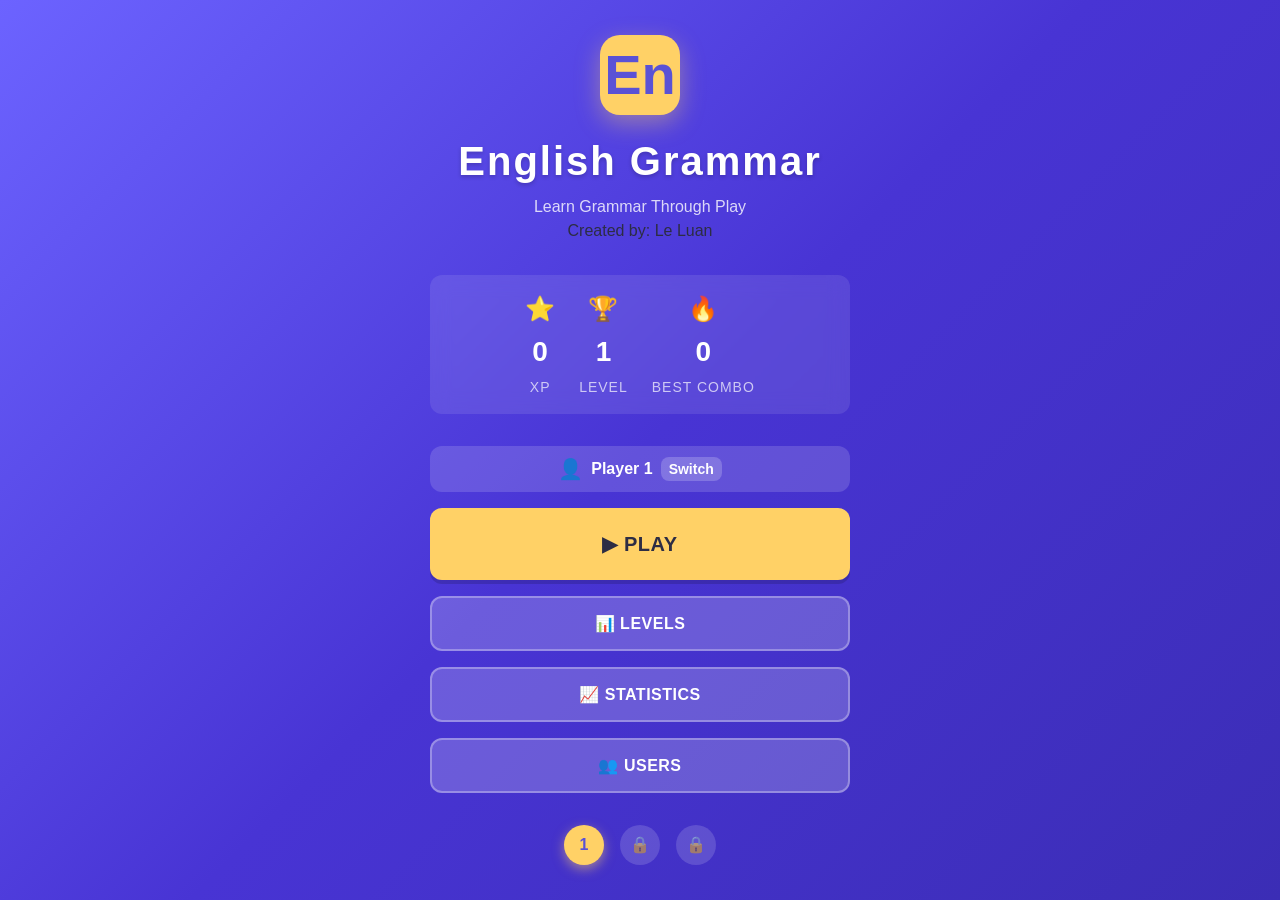
==== commit ba7d9ae0: "2" ====
--- a/index.html
+++ b/index.html
@@ -12,10 +12,11 @@
   <section id="screen-menu" class="screen active">
     <div class="menu-container">
       <div class="logo-area">
-        <div class="logo-icon">W</div>
-        <h1 class="game-title">WordType</h1>
-        <p class="game-subtitle">Master English Word Types!</p>
-      </div>
+        <div class="logo-icon">En</div>
+        <h1 class="game-title">English Grammar</h1>
+        <p class="game-subtitle">Learn Grammar Through Play</p>
+        <p class="contact-info">Created by: Le Luan</p>
+      </div>  
 
       <div class="menu-stats-bar">
         <div class="stat-item">
@@ -186,6 +187,7 @@
 
       <div class="boss-explanation" id="boss-explanation" style="display:none;">
         <div class="explanation-text" id="explanation-text"></div>
+        <button class="btn btn-primary btn-boss-ok" id="btn-boss-ok">OK</button>
       </div>
 
       <!-- Boss Hearts Display -->
--- a/css/style.css
+++ b/css/style.css
@@ -996,6 +996,12 @@
   line-height: 1.6;
 }
 
+.btn-boss-ok {
+  margin-top: var(--space-sm);
+  padding: var(--space-sm) var(--space-lg);
+  min-width: 80px;
+}
+
 .boss-hearts {
   display: flex;
   gap: var(--space-sm);
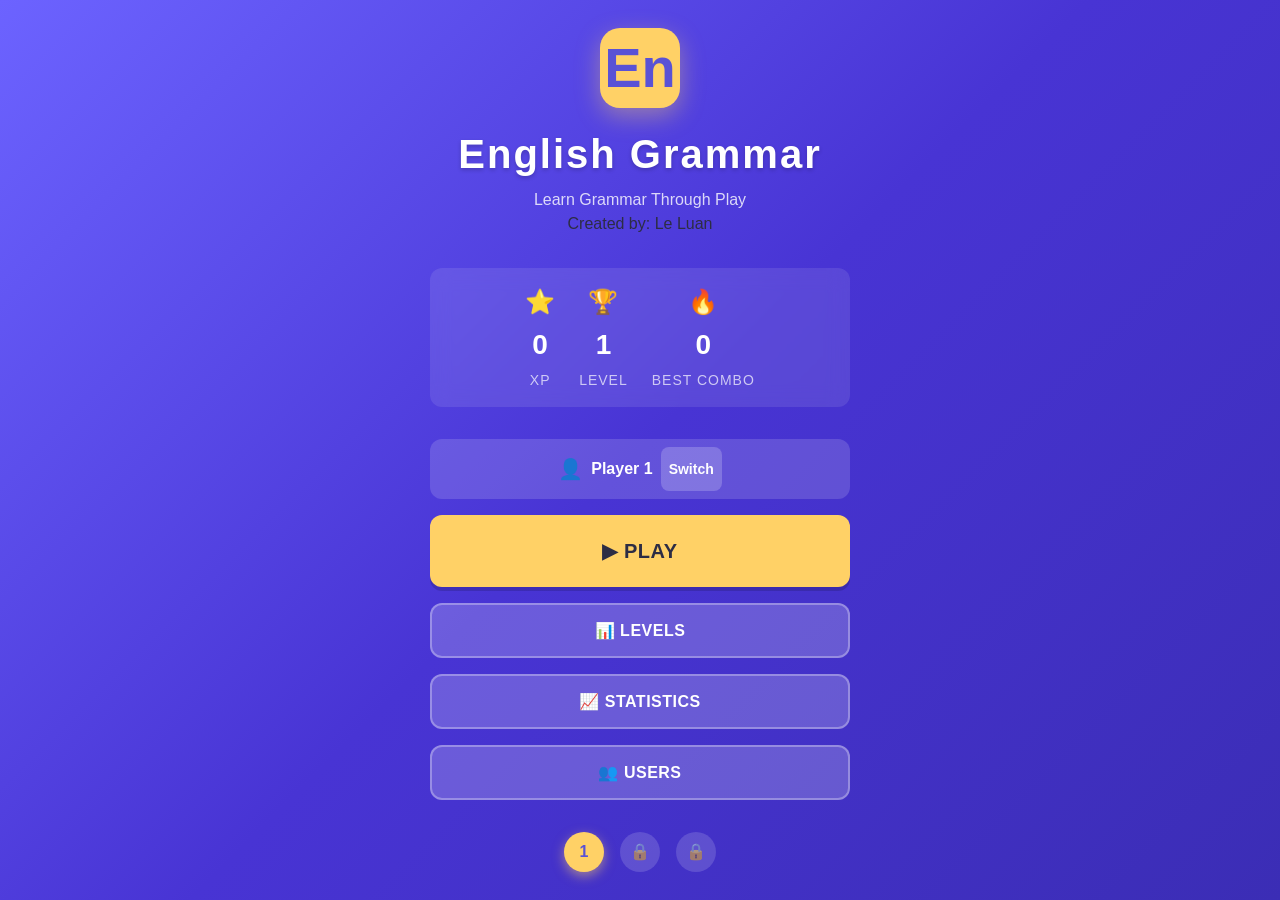
==== commit 4c128df2: "Convert to PWA mobile app" ====
--- a/index.html
+++ b/index.html
@@ -3,7 +3,16 @@
 <head>
   <meta charset="UTF-8">
   <meta name="viewport" content="width=device-width, initial-scale=1.0, maximum-scale=1.0, user-scalable=no">
+  <meta name="theme-color" content="#6c63ff">
+  <meta name="apple-mobile-web-app-capable" content="yes">
+  <meta name="apple-mobile-web-app-status-bar-style" content="black-translucent">
+  <meta name="apple-mobile-web-app-title" content="WordType">
+  <meta name="description" content="Learn English Grammar Through Play - WordType">
+  <meta name="mobile-web-app-capable" content="yes">
   <title>WordType - English Grammar Game</title>
+  <link rel="manifest" href="manifest.json">
+  <link rel="apple-touch-icon" href="icons/icon-192x192.png">
+  <link rel="icon" type="image/png" sizes="192x192" href="icons/icon-192x192.png">
   <link rel="stylesheet" href="css/style.css">
 </head>
 <body>
@@ -278,5 +287,19 @@
   <script src="js/bossManager.js"></script>
   <script src="js/ui.js"></script>
   <script src="js/game.js"></script>
+  <script>
+    // Register Service Worker for PWA
+    if ('serviceWorker' in navigator) {
+      window.addEventListener('load', () => {
+        navigator.serviceWorker.register('./sw.js')
+          .then((registration) => {
+            console.log('[PWA] Service Worker registered with scope:', registration.scope);
+          })
+          .catch((error) => {
+            console.error('[PWA] Service Worker registration failed:', error);
+          });
+      });
+    }
+  </script>
 </body>
 </html>
--- a/css/style.css
+++ b/css/style.css
@@ -1600,4 +1600,118 @@
 @keyframes levelFlash {
   0%, 100% { opacity: 1; }
   50% { opacity: 0.3; }
-}+}
+
+/* ============================================================
+   PWA / MOBILE APP OPTIMIZATIONS
+   ============================================================ */
+
+/* Safe area insets for iPhone (notch + home indicator) */
+@supports (padding: env(safe-area-inset-top)) {
+  body {
+    padding-top: env(safe-area-inset-top);
+    padding-bottom: env(safe-area-inset-bottom);
+    padding-left: env(safe-area-inset-left);
+    padding-right: env(safe-area-inset-right);
+  }
+
+  .game-top-bar {
+    padding-top: calc(var(--space-sm) + env(safe-area-inset-top));
+  }
+
+  .screen-header {
+    padding-top: calc(var(--space-md) + env(safe-area-inset-top));
+  }
+
+  .boss-header {
+    padding-top: calc(var(--space-md) + env(safe-area-inset-top));
+  }
+}
+
+/* Prevent text selection on interactive elements */
+.btn, .btn-type, .btn-difficulty, .level-dot, .word-card, .boss-sentence, .boss-options {
+  -webkit-user-select: none;
+  user-select: none;
+  -webkit-touch-callout: none;
+}
+
+/* Prevent iOS bounce/overscroll on the body */
+html {
+  overscroll-behavior: none;
+}
+
+body {
+  position: fixed;
+  width: 100%;
+  height: 100%;
+  overflow: hidden;
+  -webkit-overflow-scrolling: touch;
+}
+
+/* Ensure screens fill the viewport */
+.screen {
+  overflow-y: auto;
+  -webkit-overflow-scrolling: touch;
+}
+
+/* Prevent pull-to-refresh */
+body::before {
+  content: '';
+  position: fixed;
+  top: -100%;
+  left: 0;
+  width: 100%;
+  height: 100%;
+  z-index: -1;
+}
+
+/* PWA standalone mode - extra spacing at bottom for home indicator */
+@media all and (display-mode: standalone) {
+  body {
+    padding-bottom: env(safe-area-inset-bottom, 0px);
+  }
+
+  .menu-buttons .btn:last-child {
+    margin-bottom: env(safe-area-inset-bottom, 0px);
+  }
+}
+
+/* Optimize touch targets - minimum 44px for accessibility */
+.btn, .btn-type, .btn-difficulty, .btn-back, .btn-user-switch {
+  min-height: 44px;
+  min-width: 44px;
+}
+
+/* Smooth transitions for screen changes */
+.screen {
+  transition: opacity 0.2s ease;
+}
+
+/* Prevent zoom on input focus (iOS) */
+input[type="text"], input[type="number"], input[type="email"] {
+  font-size: 16px !important;
+}
+
+/* Dark mode support (optional - respects system preference) */
+@media (prefers-color-scheme: dark) {
+  /* Keep light theme for this game - just adjust status bar */
+}
+
+/* Landscape mode warning (optional) */
+@media (orientation: landscape) and (max-height: 500px) {
+  .screen {
+    padding-top: var(--space-sm);
+  }
+  .game-top-bar {
+    padding-top: var(--space-xs);
+  }
+}
+
+/* Haptic-like feedback animation for button presses */
+.btn:active, .btn-type:active, .btn-difficulty:active {
+  transform: scale(0.96);
+  transition: transform 0.1s ease;
+}
+
+/* Vibration API support (call from JS) */
+/* In game.js, use: navigator.vibrate(50) for haptic feedback */
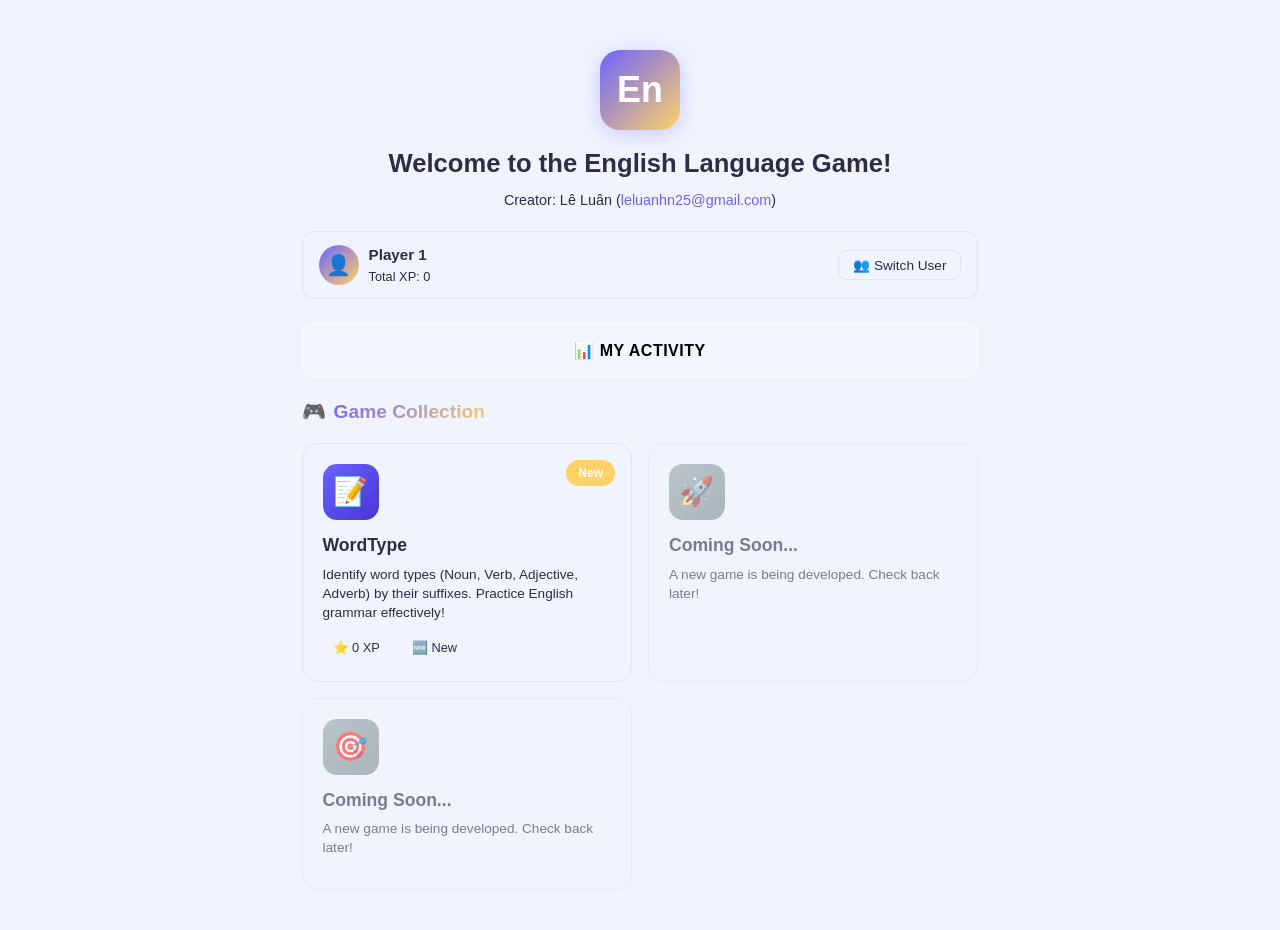
==== commit e92e35a1: "20062026-update SPK w" ====
--- a/index.html
+++ b/index.html
@@ -6,253 +6,475 @@
   <meta name="theme-color" content="#6c63ff">
   <meta name="apple-mobile-web-app-capable" content="yes">
   <meta name="apple-mobile-web-app-status-bar-style" content="black-translucent">
-  <meta name="apple-mobile-web-app-title" content="WordType">
-  <meta name="description" content="Learn English Grammar Through Play - WordType">
+  <meta name="apple-mobile-web-app-title" content="Game English">
+  <meta name="description" content="Learn English Through Games - Game English Hub">
   <meta name="mobile-web-app-capable" content="yes">
-  <title>WordType - English Grammar Game</title>
+  <title>Game English - Learn English Through Games</title>
   <link rel="manifest" href="manifest.json">
   <link rel="apple-touch-icon" href="icons/icon-192x192.png">
   <link rel="icon" type="image/png" sizes="192x192" href="icons/icon-192x192.png">
-  <link rel="stylesheet" href="css/style.css">
+  <link rel="stylesheet" href="shared/css/style.css">
+
+  <!-- Google tag (gtag.js) -->
+  <script async src="https://www.googletagmanager.com/gtag/js?id=G-DM3H51C9WT"></script>
+  <script>
+    window.dataLayer = window.dataLayer || [];
+    function gtag(){dataLayer.push(arguments);}
+    gtag('js', new Date());
+    gtag('config', 'G-DM3H51C9WT');
+  </script>
+
+  <style>
+    /* ===== GAME HUB STYLES ===== */
+    .hub-container {
+      max-width: 900px;
+      margin: 0 auto;
+      padding: 20px 16px 40px;
+    }
+
+    .hub-header {
+      text-align: center;
+      padding: 30px 0 20px;
+    }
+
+    .hub-header .logo-icon {
+      width: 80px;
+      height: 80px;
+      background: linear-gradient(135deg, var(--color-primary), var(--color-accent));
+      border-radius: 20px;
+      display: flex;
+      align-items: center;
+      justify-content: center;
+      font-size: 36px;
+      font-weight: 800;
+      color: #fff;
+      margin: 0 auto 16px;
+      box-shadow: 0 4px 20px rgba(108, 99, 255, 0.3);
+    }
+
+    .hub-header h1 {
+      font-size: 1.6rem;
+      color: var(--color-text);
+      margin: 0 0 8px;
+      line-height: 1.4;
+    }
+
+    .hub-header .creator-info {
+      font-size: 0.9rem;
+      color: var(--color-text-secondary);
+      margin: 0;
+    }
+
+    .hub-header .creator-info a {
+      color: var(--color-primary);
+      text-decoration: none;
+    }
+
+    .hub-header .creator-info a:hover {
+      text-decoration: underline;
+    }
+
+    /* User bar */
+    .hub-user-bar {
+      display: flex;
+      align-items: center;
+      justify-content: space-between;
+      background: var(--color-surface);
+      border-radius: 12px;
+      padding: 12px 16px;
+      margin-bottom: 24px;
+      border: 1px solid var(--color-border);
+    }
+
+    .hub-user-info {
+      display: flex;
+      align-items: center;
+      gap: 10px;
+    }
+
+    .hub-user-info .user-avatar {
+      width: 40px;
+      height: 40px;
+      border-radius: 50%;
+      background: linear-gradient(135deg, var(--color-primary), var(--color-accent));
+      display: flex;
+      align-items: center;
+      justify-content: center;
+      font-size: 20px;
+      color: #fff;
+    }
+
+    .hub-user-info .user-details {
+      display: flex;
+      flex-direction: column;
+    }
+
+    .hub-user-info .user-name {
+      font-weight: 600;
+      color: var(--color-text);
+      font-size: 0.95rem;
+    }
+
+    .hub-user-info .user-total-xp {
+      font-size: 0.8rem;
+      color: var(--color-text-secondary);
+    }
+
+    .hub-user-bar .btn-switch-user {
+      background: var(--color-bg);
+      border: 1px solid var(--color-border);
+      color: var(--color-text);
+      padding: 6px 14px;
+      border-radius: 8px;
+      font-size: 0.85rem;
+      cursor: pointer;
+      transition: all 0.2s;
+    }
+
+    .hub-user-bar .btn-switch-user:hover {
+      background: var(--color-primary);
+      color: #fff;
+      border-color: var(--color-primary);
+    }
+
+    /* Section title */
+    .hub-section-title {
+      font-size: 1.2rem;
+      font-weight: 700;
+      color: var(--color-text);
+      margin: 0 0 16px;
+      display: flex;
+      align-items: center;
+      gap: 8px;
+    }
+
+    .hub-section-title span {
+      background: linear-gradient(135deg, var(--color-primary), var(--color-accent));
+      -webkit-background-clip: text;
+      -webkit-text-fill-color: transparent;
+      background-clip: text;
+    }
+
+    /* Game grid */
+    .game-grid {
+      display: grid;
+      grid-template-columns: repeat(auto-fill, minmax(260px, 1fr));
+      gap: 16px;
+    }
+
+    .game-card {
+      background: var(--color-surface);
+      border-radius: 16px;
+      padding: 20px;
+      border: 1px solid var(--color-border);
+      cursor: pointer;
+      transition: all 0.3s ease;
+      position: relative;
+      overflow: hidden;
+    }
+
+    .game-card::before {
+      content: '';
+      position: absolute;
+      top: 0;
+      left: 0;
+      right: 0;
+      height: 4px;
+      background: linear-gradient(90deg, var(--color-primary), var(--color-accent));
+      opacity: 0;
+      transition: opacity 0.3s;
+    }
+
+    .game-card:hover {
+      transform: translateY(-4px);
+      box-shadow: 0 8px 30px rgba(0, 0, 0, 0.15);
+      border-color: var(--color-primary);
+    }
+
+    .game-card:hover::before {
+      opacity: 1;
+    }
+
+    .game-card:active {
+      transform: translateY(-2px);
+    }
+
+    .game-card-icon {
+      width: 56px;
+      height: 56px;
+      border-radius: 14px;
+      display: flex;
+      align-items: center;
+      justify-content: center;
+      font-size: 28px;
+      margin-bottom: 12px;
+    }
+
+    .game-card-icon.wordtype {
+      background: linear-gradient(135deg, #6c63ff, #4834d4);
+    }
+
+    .game-card-icon.coming-soon {
+      background: linear-gradient(135deg, #95a5a6, #7f8c8d);
+    }
+
+    .game-card h3 {
+      font-size: 1.1rem;
+      font-weight: 700;
+      color: var(--color-text);
+      margin: 0 0 6px;
+    }
+
+    .game-card p {
+      font-size: 0.85rem;
+      color: var(--color-text-secondary);
+      margin: 0 0 12px;
+      line-height: 1.4;
+    }
+
+    .game-card .game-stats {
+      display: flex;
+      align-items: center;
+      gap: 12px;
+      font-size: 0.8rem;
+      color: var(--color-text-secondary);
+    }
+
+    .game-card .game-stats .stat-badge {
+      display: flex;
+      align-items: center;
+      gap: 4px;
+      background: var(--color-bg);
+      padding: 4px 10px;
+      border-radius: 20px;
+    }
+
+    .game-card .game-stats .stat-badge.high-xp {
+      background: linear-gradient(135deg, #f39c12, #e67e22);
+      color: #fff;
+    }
+
+    .game-card .play-badge {
+      position: absolute;
+      top: 16px;
+      right: 16px;
+      background: var(--color-primary);
+      color: #fff;
+      padding: 4px 12px;
+      border-radius: 20px;
+      font-size: 0.75rem;
+      font-weight: 600;
+      opacity: 0;
+      transition: opacity 0.3s;
+    }
+
+    .game-card:hover .play-badge {
+      opacity: 1;
+    }
+
+    .game-card .new-badge {
+      position: absolute;
+      top: 16px;
+      right: 16px;
+      background: var(--color-accent);
+      color: #fff;
+      padding: 4px 12px;
+      border-radius: 20px;
+      font-size: 0.75rem;
+      font-weight: 600;
+    }
+
+    .game-card.coming-soon-card {
+      opacity: 0.6;
+      cursor: default;
+    }
+
+    .game-card.coming-soon-card:hover {
+      transform: none;
+      box-shadow: none;
+      border-color: var(--color-border);
+    }
+
+    .game-card.coming-soon-card:hover::before {
+      opacity: 0;
+    }
+
+    /* ===== ACTIVITY SCREEN STYLES ===== */
+    #screen-activity .activity-container {
+      max-width: 600px;
+      margin: 0 auto;
+      padding: 20px;
+    }
+
+    .activity-grid {
+      display: grid;
+      grid-template-columns: 1fr 1fr;
+      gap: 12px;
+      margin-bottom: 20px;
+    }
+
+    .activity-card {
+      background: var(--color-surface);
+      border-radius: 12px;
+      padding: 16px;
+      text-align: center;
+      border: 1px solid var(--color-border);
+    }
+
+    .activity-card .activity-value {
+      font-size: 1.6rem;
+      font-weight: 800;
+      background: linear-gradient(135deg, var(--color-primary), var(--color-accent));
+      -webkit-background-clip: text;
+      -webkit-text-fill-color: transparent;
+      background-clip: text;
+    }
+
+    .activity-card .activity-label {
+      font-size: 0.8rem;
+      color: var(--color-text-secondary);
+      margin-top: 4px;
+    }
+
+    .activity-device-info {
+      background: var(--color-surface);
+      border-radius: 12px;
+      padding: 16px;
+      border: 1px solid var(--color-border);
+      margin-bottom: 16px;
+    }
+
+    .activity-device-info .info-row {
+      display: flex;
+      justify-content: space-between;
+      padding: 8px 0;
+      border-bottom: 1px solid var(--color-border);
+      font-size: 0.9rem;
+    }
+
+    .activity-device-info .info-row:last-child {
+      border-bottom: none;
+    }
+
+    .activity-device-info .info-label {
+      color: var(--color-text-secondary);
+    }
+
+    .activity-device-info .info-value {
+      color: var(--color-text);
+      font-weight: 600;
+      font-family: monospace;
+      font-size: 0.8rem;
+    }
+
+    .activity-sheets-note {
+      background: var(--color-surface);
+      border-radius: 12px;
+      padding: 16px;
+      border: 1px solid var(--color-border);
+      font-size: 0.85rem;
+      color: var(--color-text-secondary);
+      text-align: center;
+    }
+
+    .activity-sheets-note .note-icon {
+      font-size: 1.2rem;
+    }
+
+    /* User management screen */
+    #screen-users .users-container {
+      max-width: 500px;
+      margin: 0 auto;
+      padding: 20px;
+    }
+
+    /* Responsive */
+    @media (max-width: 600px) {
+      .game-grid {
+        grid-template-columns: 1fr;
+      }
+      .hub-header h1 {
+        font-size: 1.3rem;
+      }
+      .activity-grid {
+        grid-template-columns: 1fr 1fr;
+      }
+    }
+  </style>
 </head>
 <body>
 
-  <!-- ==================== MAIN MENU SCREEN ==================== -->
-  <section id="screen-menu" class="screen active">
-    <div class="menu-container">
-      <div class="logo-area">
+  <!-- ==================== GAME HUB SCREEN ==================== -->
+  <section id="screen-hub" class="screen active">
+    <div class="hub-container">
+      <!-- Header -->
+      <div class="hub-header">
         <div class="logo-icon">En</div>
-        <h1 class="game-title">English Grammar</h1>
-        <p class="game-subtitle">Learn Grammar Through Play</p>
-        <p class="contact-info">Created by: Le Luan</p>
-      </div>  
-
-      <div class="menu-stats-bar">
-        <div class="stat-item">
-          <span class="stat-icon">⭐</span>
-          <span class="stat-value" id="menu-xp">0</span>
-          <span class="stat-label">XP</span>
+        <h1>Welcome to the English Language Game!</h1>
+        <p class="creator-info">Creator: Lê Luân (<a href="mailto:leluanhn25@gmail.com">leluanhn25@gmail.com</a>)</p>
+      </div>
+
+      <!-- User Bar -->
+      <div class="hub-user-bar">
+        <div class="hub-user-info">
+          <div class="user-avatar">👤</div>
+          <div class="user-details">
+            <span class="user-name" id="hub-user-name">Player 1</span>
+            <span class="user-total-xp" id="hub-total-xp">Total XP: 0</span>
+          </div>
         </div>
-        <div class="stat-item">
-          <span class="stat-icon">🏆</span>
-          <span class="stat-value" id="menu-level">1</span>
-          <span class="stat-label">Level</span>
-        </div>
-        <div class="stat-item">
-          <span class="stat-icon">🔥</span>
-          <span class="stat-value" id="menu-combo">0</span>
-          <span class="stat-label">Best Combo</span>
-        </div>
-      </div>
-
-      <div class="user-indicator" id="user-indicator">
-        <span class="user-icon">👤</span>
-        <span class="user-name" id="user-name">Player 1</span>
-        <button class="btn-user-switch" id="btn-user-menu">Switch</button>
-      </div>
-
-      <div class="menu-buttons">
-        <button class="btn btn-primary btn-large" id="btn-play">▶ PLAY</button>
-        <button class="btn btn-secondary" id="btn-levels">📊 Levels</button>
-        <button class="btn btn-secondary" id="btn-stats">📈 Statistics</button>
-        <button class="btn btn-secondary" id="btn-users">👥 Users</button>
-      </div>
-
-      <div class="level-progress-indicator">
-        <div class="level-dot active" data-level="1">1</div>
-        <div class="level-dot locked" data-level="2">2</div>
-        <div class="level-dot locked" data-level="3">3</div>
+        <button class="btn-switch-user" id="btn-hub-users">👥 Switch User</button>
+      </div>
+
+      <!-- Navigation Buttons -->
+      <div style="display:flex; gap:10px; margin-bottom:20px;">
+        <button class="btn btn-secondary" id="btn-hub-activity" style="flex:1; color:#000; font-weight:600;">📊 My Activity</button>
+      </div>
+
+      <!-- Game List -->
+      <h2 class="hub-section-title">🎮 <span>Game Collection</span></h2>
+      <div class="game-grid" id="game-grid">
+        <!-- Dynamically populated -->
       </div>
     </div>
   </section>
 
-  <!-- ==================== LEVELS SCREEN ==================== -->
-  <section id="screen-levels" class="screen">
+  <!-- ==================== ACTIVITY SCREEN ==================== -->
+  <section id="screen-activity" class="screen">
     <div class="screen-header">
-      <button class="btn btn-back" id="btn-levels-back">← Back</button>
-      <h2>Select Level</h2>
+      <button class="btn btn-back" id="btn-activity-back">← Back</button>
+      <h2>My Activity</h2>
     </div>
-    <div class="levels-container" id="levels-list">
-      <!-- Dynamically populated -->
-    </div>
-  </section>
-
-  <!-- ==================== STATISTICS SCREEN ==================== -->
-  <section id="screen-stats" class="screen">
-    <div class="screen-header">
-      <button class="btn btn-back" id="btn-stats-back">← Back</button>
-      <h2>Statistics</h2>
-    </div>
-    <div class="stats-container" id="stats-content">
-      <!-- Dynamically populated -->
-    </div>
-    <div class="stats-actions">
-      <button class="btn btn-danger" id="btn-reset-stats">Reset All Progress</button>
-    </div>
-  </section>
-
-  <!-- ==================== GAMEPLAY SCREEN ==================== -->
-  <section id="screen-game" class="screen">
-    <!-- Top Bar -->
-    <div class="game-top-bar">
-      <div class="hearts-container" id="hearts-display">
-        <!-- Hearts generated by JS -->
-      </div>
-      <div class="xp-container">
-        <div class="xp-bar-bg">
-          <div class="xp-bar-fill" id="xp-bar-fill" style="width: 0%;"></div>
+    <div class="activity-container">
+      <!-- Device Info -->
+      <div class="activity-device-info" id="device-info">
+        <!-- Populated by JS -->
+      </div>
+
+      <!-- Today's Stats Grid -->
+      <h3 style="margin: 0 0 12px; font-size:1rem; color:var(--color-text);">Today</h3>
+      <div class="activity-grid" id="today-stats">
+        <!-- Populated by JS -->
+      </div>
+
+      <!-- All Games Stats -->
+      <h3 style="margin: 16px 0 12px; font-size:1rem; color:var(--color-text);">All Games</h3>
+      <div id="games-stats">
+        <!-- Populated by JS -->
+      </div>
+
+      <!-- Debug Panel -->
+      <div class="activity-sheets-note" style="text-align:left; background:#fff3cd; border-color:#ffc107;">
+        <strong>🐛 Debug Info</strong>
+        <div id="debug-events" style="font-family:monospace; font-size:0.75rem; max-height:150px; overflow-y:auto; margin-top:8px; color:#333;">
+          <em>No events tracked yet. Play a game to see events here.</em>
         </div>
-        <span class="xp-text" id="xp-text">0 XP</span>
-      </div>
-      <div class="game-level-badge" id="game-level-badge">Level 1</div>
-    </div>
-
-    <!-- Combo Display -->
-    <div class="combo-display" id="combo-display">
-      <span class="combo-count" id="combo-count">0</span>
-      <span class="combo-label">Combo</span>
-    </div>
-
-    <!-- Question Counter -->
-    <div class="question-counter" id="question-counter">
-      Question <span id="question-num">1</span>/<span id="question-total">20</span>
-    </div>
-
-    <!-- Word Display -->
-    <div class="word-area">
-      <div class="word-card" id="word-card">
-        <span class="word-hint" id="word-hint"></span>
-        <span class="word-text" id="word-text">successful</span>
-        <span class="word-meaning" id="word-meaning">thành công</span>
-      </div>
-    </div>
-
-    <!-- Type Buttons -->
-    <div class="answer-buttons" id="answer-buttons">
-      <button class="btn-type btn-noun" data-type="noun">NOUN</button>
-      <button class="btn-type btn-verb" data-type="verb">VERB</button>
-      <button class="btn-type btn-adjective" data-type="adjective">ADJECTIVE</button>
-      <button class="btn-type btn-adverb" data-type="adverb">ADVERB</button>
-    </div>
-
-    <!-- Difficulty Selector -->
-    <div class="difficulty-selector" id="difficulty-selector">
-      <button class="btn-difficulty active" data-difficulty="easy">Easy 30</button>
-      <button class="btn-difficulty" data-difficulty="medium">Medium 50</button>
-      <button class="btn-difficulty" data-difficulty="hard">Hard 80</button>
-    </div>
-
-    <!-- Feedback Overlay -->
-    <div class="feedback-overlay" id="feedback-overlay" style="display:none;">
-      <div class="feedback-content" id="feedback-content">
-        <div class="feedback-icon" id="feedback-icon">✔</div>
-        <div class="feedback-text" id="feedback-text">Correct!</div>
-        <div class="feedback-detail" id="feedback-detail">+10 XP</div>
-        <div class="feedback-extras" id="feedback-extras">
-          <div class="feedback-extra-item" id="feedback-hint-row">
-            <span class="feedback-label">Dấu hiệu:</span>
-            <span class="feedback-value" id="feedback-hint">-ful</span>
-          </div>
-          <div class="feedback-extra-item" id="feedback-family-row">
-            <span class="feedback-label">Family:</span>
-            <span class="feedback-value" id="feedback-family">success, succeed, successfully</span>
-          </div>
+        <div style="margin-top:8px; font-size:0.75rem;">
+          <strong>GA4 Status:</strong> <span id="ga4-status">Checking...</span><br>
+          <strong>Sheets Status:</strong> <span id="sheets-status">Not configured</span><br>
+          <strong>Device ID:</strong> <span id="device-id-display" style="font-family:monospace;"></span>
         </div>
-        <button class="btn btn-primary btn-feedback-ok" id="btn-feedback-ok">OK</button>
-      </div>
-    </div>
-
-    <!-- Combo Popup -->
-    <div class="combo-popup" id="combo-popup" style="display:none;">
-      <div class="combo-popup-text" id="combo-popup-text">🔥 GREAT!</div>
-    </div>
-  </section>
-
-  <!-- ==================== BOSS FIGHT SCREEN ==================== -->
-  <section id="screen-boss" class="screen">
-    <div class="boss-header">
-      <h2 class="boss-title">⚔ BOSS FIGHT ⚔</h2>
-    </div>
-
-    <div class="boss-area">
-      <div class="boss-info">
-        <div class="boss-name" id="boss-name">Word Family Boss</div>
-        <div class="boss-hp-bar-bg">
-          <div class="boss-hp-bar-fill" id="boss-hp-fill" style="width: 100%;"></div>
-        </div>
-        <div class="boss-hp-text" id="boss-hp-text">HP: 100/100</div>
-      </div>
-
-      <div class="boss-question-area">
-        <div class="boss-sentence" id="boss-sentence">
-          She is a _____ student.
-        </div>
-        <div class="boss-family-tag" id="boss-family">Family: success</div>
-      </div>
-
-      <div class="boss-options" id="boss-options">
-        <!-- Dynamically populated -->
-      </div>
-
-      <div class="boss-explanation" id="boss-explanation" style="display:none;">
-        <div class="explanation-text" id="explanation-text"></div>
-        <button class="btn btn-primary btn-boss-ok" id="btn-boss-ok">OK</button>
-      </div>
-
-      <!-- Boss Hearts Display -->
-      <div class="boss-hearts" id="boss-hearts">
-        <!-- Generated by JS -->
-      </div>
-
-      <div class="boss-damage-animation" id="boss-damage-animation" style="display:none;">
-        <span class="damage-number" id="damage-number">-25</span>
-      </div>
-    </div>
-  </section>
-
-  <!-- ==================== BOSS VICTORY SCREEN ==================== -->
-  <section id="screen-boss-victory" class="screen">
-    <div class="victory-container">
-      <div class="victory-icon">🏆</div>
-      <h2 class="victory-title">VICTORY!</h2>
-      <p class="victory-subtitle">Boss Defeated!</p>
-      <div class="victory-rewards">
-        <div class="reward-item">+100 XP</div>
-        <div class="reward-item">❤️ +1 Heart</div>
-      </div>
-      <button class="btn btn-primary" id="btn-continue-after-boss">Continue Playing</button>
-    </div>
-  </section>
-
-  <!-- ==================== LEVEL COMPLETE SCREEN ==================== -->
-  <section id="screen-level-complete" class="screen">
-    <div class="level-complete-container">
-      <div class="level-up-icon">🎉</div>
-      <h2 class="level-complete-title" id="level-complete-title">Level Complete!</h2>
-      <p class="level-complete-subtitle" id="level-complete-subtitle">You've mastered this level!</p>
-      <div class="level-complete-stats" id="level-complete-stats">
-        <!-- Dynamic -->
-      </div>
-      <div class="level-complete-next" id="level-complete-next" style="display:none;">
-        <p class="unlock-text">✨ Level 2 Unlocked! ✨</p>
-      </div>
-      <button class="btn btn-primary" id="btn-next-level">Next Level →</button>
-      <button class="btn btn-secondary" id="btn-continue-same-level">Play Again</button>
-      <button class="btn btn-secondary" id="btn-back-to-menu">Menu</button>
-    </div>
-  </section>
-
-  <!-- ==================== GAME OVER SCREEN ==================== -->
-  <section id="screen-gameover" class="screen">
-    <div class="gameover-container">
-      <div class="gameover-icon">💔</div>
-      <h2 class="gameover-title">Game Over</h2>
-      <p class="gameover-subtitle">You ran out of hearts!</p>
-      <div class="gameover-stats" id="gameover-stats">
-        <!-- Dynamic -->
-      </div>
-      <button class="btn btn-primary" id="btn-retry">🔄 Try Again</button>
-      <button class="btn btn-secondary" id="btn-gameover-menu">🏠 Menu</button>
+      </div>
     </div>
   </section>
 
@@ -262,7 +484,7 @@
       <button class="btn btn-back" id="btn-users-back">← Back</button>
       <h2>User Management</h2>
     </div>
-    <div class="users-container" id="users-container">
+    <div class="users-container">
       <div class="users-list" id="users-list">
         <!-- Dynamically populated -->
       </div>
@@ -279,26 +501,341 @@
   </section>
 
   <!-- ==================== SCRIPTS ==================== -->
-  <script src="js/data.js"></script>
-  <script src="js/userManager.js"></script>
-  <script src="js/storage.js"></script>
-  <script src="js/audio.js"></script>
-  <script src="js/levelManager.js"></script>
-  <script src="js/bossManager.js"></script>
-  <script src="js/ui.js"></script>
-  <script src="js/game.js"></script>
+  <script src="shared/js/userManager.js"></script>
+  <script src="shared/js/storage.js"></script>
+  <script src="shared/js/analytics.js"></script>
   <script>
-    // Register Service Worker for PWA
-    if ('serviceWorker' in navigator) {
-      window.addEventListener('load', () => {
-        navigator.serviceWorker.register('./sw.js')
-          .then((registration) => {
-            console.log('[PWA] Service Worker registered with scope:', registration.scope);
-          })
-          .catch((error) => {
-            console.error('[PWA] Service Worker registration failed:', error);
+    // ============================================================
+    // GAME HUB - Main entry point for the game collection
+    // ============================================================
+
+    /** Define all available games here */
+    const GAMES = [
+      {
+        id: 'wordtype',
+        name: 'WordType',
+        description: 'Identify word types (Noun, Verb, Adjective, Adverb) by their suffixes. Practice English grammar effectively!',
+        icon: '📝',
+        iconClass: 'wordtype',
+        url: 'games/wordtype/index.html',
+        comingSoon: false
+      },
+      {
+        id: 'coming-soon-1',
+        name: 'Coming Soon...',
+        description: 'A new game is being developed. Check back later!',
+        icon: '🚀',
+        iconClass: 'coming-soon',
+        url: '#',
+        comingSoon: true
+      },
+      {
+        id: 'coming-soon-2',
+        name: 'Coming Soon...',
+        description: 'A new game is being developed. Check back later!',
+        icon: '🎯',
+        iconClass: 'coming-soon',
+        url: '#',
+        comingSoon: true
+      }
+    ];
+
+    class GameHub {
+      constructor() {
+        // Start analytics session
+        Analytics.startSession();
+
+        // Track page view
+        Analytics.trackEvent('page_view', { page: 'hub' });
+
+        this._setupEventListeners();
+        this._renderGameGrid();
+        this._updateUserInfo();
+      }
+
+      _setupEventListeners() {
+        document.getElementById('btn-hub-users').addEventListener('click', () => this._showUserScreen());
+        document.getElementById('btn-users-back').addEventListener('click', () => this._showHub());
+        document.getElementById('btn-create-user').addEventListener('click', () => this._createUser());
+
+        // Activity screen
+        document.getElementById('btn-hub-activity').addEventListener('click', () => this._showActivityScreen());
+        document.getElementById('btn-activity-back').addEventListener('click', () => this._showHub());
+      }
+
+      _showHub() {
+        this._updateUserInfo();
+        this._renderGameGrid();
+        document.querySelectorAll('.screen').forEach(s => s.classList.remove('active'));
+        document.getElementById('screen-hub').classList.add('active');
+      }
+
+      _showActivityScreen() {
+        this._renderActivityScreen();
+        document.querySelectorAll('.screen').forEach(s => s.classList.remove('active'));
+        document.getElementById('screen-activity').classList.add('active');
+      }
+
+      _showUserScreen() {
+        this._renderUserList();
+        document.querySelectorAll('.screen').forEach(s => s.classList.remove('active'));
+        document.getElementById('screen-users').classList.add('active');
+      }
+
+      _updateUserInfo() {
+        const currentUser = UserManager.getCurrentUser();
+        const displayName = UserManager.getDisplayName(currentUser);
+        document.getElementById('hub-user-name').textContent = displayName;
+
+        // Calculate total XP across all games
+        const gameIds = GAMES.filter(g => !g.comingSoon).map(g => g.id);
+        const allStats = Storage.getAllGameStats(gameIds);
+        const totalXp = allStats.reduce((sum, s) => sum + s.xp, 0);
+        document.getElementById('hub-total-xp').textContent = `Total XP: ${totalXp}`;
+      }
+
+      _renderGameGrid() {
+        const grid = document.getElementById('game-grid');
+        grid.innerHTML = '';
+
+        // Get stats for all games
+        const gameIds = GAMES.filter(g => !g.comingSoon).map(g => g.id);
+        const allStats = Storage.getAllGameStats(gameIds);
+        const statsMap = {};
+        allStats.forEach(s => { statsMap[s.gameId] = s; });
+
+        // Sort games: played games with highest XP first, then unplayed, then coming soon
+        const sortedGames = [...GAMES].sort((a, b) => {
+          // Coming soon always last
+          if (a.comingSoon && !b.comingSoon) return 1;
+          if (!a.comingSoon && b.comingSoon) return -1;
+
+          // Both not coming soon - sort by XP descending
+          if (!a.comingSoon && !b.comingSoon) {
+            const xpA = statsMap[a.id]?.xp || 0;
+            const xpB = statsMap[b.id]?.xp || 0;
+            if (xpA !== xpB) return xpB - xpA; // Higher XP first
+
+            // If same XP, played games come before unplayed
+            const playedA = statsMap[a.id]?.played || false;
+            const playedB = statsMap[b.id]?.played || false;
+            if (playedA && !playedB) return -1;
+            if (!playedA && playedB) return 1;
+          }
+
+          return 0;
+        });
+
+        sortedGames.forEach(game => {
+          const card = document.createElement('div');
+          card.className = 'game-card';
+          if (game.comingSoon) {
+            card.classList.add('coming-soon-card');
+          }
+
+          const stats = statsMap[game.id];
+          const xp = stats?.xp || 0;
+          const played = stats?.played || false;
+
+          card.innerHTML = `
+            <div class="game-card-icon ${game.iconClass}">${game.icon}</div>
+            <h3>${game.name}</h3>
+            <p>${game.description}</p>
+            <div class="game-stats">
+              ${!game.comingSoon ? `
+                <span class="stat-badge ${xp > 0 ? 'high-xp' : ''}">⭐ ${xp} XP</span>
+                ${played ? '<span class="stat-badge">📊 Played</span>' : '<span class="stat-badge">🆕 New</span>'}
+              ` : ''}
+            </div>
+            ${!game.comingSoon && !played ? '<span class="new-badge">New</span>' : ''}
+            ${!game.comingSoon && played ? '<span class="play-badge">▶ Play</span>' : ''}
+          `;
+
+          if (!game.comingSoon) {
+            card.addEventListener('click', () => {
+              Analytics.trackEvent('game_click', { game_id: game.id });
+              window.location.href = game.url;
+            });
+          }
+
+          grid.appendChild(card);
+        });
+      }
+
+      _renderActivityScreen() {
+        // Device info
+        const deviceStats = Analytics.getDeviceStats();
+        document.getElementById('device-info').innerHTML = `
+          <div class="info-row">
+            <span class="info-label">📱 Device ID</span>
+            <span class="info-value">${deviceStats.deviceId.substring(0, 8)}...</span>
+          </div>
+          <div class="info-row">
+            <span class="info-label">🆕 First Seen</span>
+            <span class="info-value">${deviceStats.firstSeen}</span>
+          </div>
+          <div class="info-row">
+            <span class="info-label">📅 Last Seen</span>
+            <span class="info-value">${deviceStats.lastSeen}</span>
+          </div>
+        `;
+
+        const deviceIdDisplay = document.getElementById('device-id-display');
+        if (deviceIdDisplay) deviceIdDisplay.textContent = deviceStats.deviceId;
+
+        // Calculate real Total XP from Storage
+        const gameIds = GAMES.filter(g => !g.comingSoon).map(g => g.id);
+        const allStats = Storage.getAllGameStats(gameIds);
+        const totalXp = allStats.reduce((sum, s) => sum + s.xp, 0);
+
+        // Today's stats - use real XP from storage
+        const daily = Analytics.getDailyStats();
+        document.getElementById('today-stats').innerHTML = `
+          <div class="activity-card">
+            <div class="activity-value">${totalXp}</div>
+            <div class="activity-label">⭐ Total XP</div>
+          </div>
+          <div class="activity-card">
+            <div class="activity-value">${daily.sessions}</div>
+            <div class="activity-label">🎮 Sessions Today</div>
+          </div>
+        `;
+
+        // All games stats
+        const gamesStatsHtml = allStats.map(stat => `
+          <div class="activity-card" style="grid-column: 1 / -1; display:flex; justify-content:space-between; align-items:center; text-align:left;">
+            <div>
+              <div style="font-weight:600; color:var(--color-text);">${stat.gameId}</div>
+              <div style="font-size:0.8rem; color:var(--color-text-secondary);">${stat.played ? '✅ Played' : '🆕 New'}</div>
+            </div>
+            <div style="font-size:1.2rem; font-weight:700; color:var(--color-primary);">${stat.xp} XP</div>
+          </div>
+        `).join('');
+        document.getElementById('games-stats').innerHTML = `<div class="activity-grid">${gamesStatsHtml}</div>`;
+
+        // Debug panel
+        const debugDiv = document.getElementById('debug-events');
+        const ga4Status = document.getElementById('ga4-status');
+        const sheetsStatus = document.getElementById('sheets-status');
+
+        // Show queued/tracked events
+        const queue = Analytics._eventQueue || [];
+        const eventLines = queue.slice(-10).map(e => `${e.eventName}: ${JSON.stringify(e.eventParams)}`).join('<br>');
+        debugDiv.innerHTML = eventLines || '<em>No events tracked yet. Play a game to see events here.</em>';
+
+        // GA4 status
+        if (typeof gtag === 'function') {
+          ga4Status.innerHTML = '<span style="color:green;">✅ Loaded</span>';
+        } else {
+          ga4Status.innerHTML = '<span style="color:orange;">⏳ Loading...</span>';
+        }
+
+        // Sheets status
+        if (Analytics.SHEETS_WEB_APP_URL) {
+          sheetsStatus.innerHTML = '<span style="color:green;">✅ Configured</span>';
+        } else {
+          sheetsStatus.innerHTML = '<span style="color:red;">❌ Not configured</span>';
+        }
+      }
+
+      _renderUserList() {
+        const users = UserManager.getUsers();
+        const currentUser = UserManager.getCurrentUser();
+        const list = document.getElementById('users-list');
+        list.innerHTML = '';
+
+        users.forEach(user => {
+          const card = document.createElement('div');
+          card.className = 'user-card';
+          if (user.username === currentUser) card.classList.add('active-user');
+
+          // Calculate total XP across all games for this user
+          const oldUser = UserManager.getCurrentUser();
+          UserManager.setCurrentUser(user.username);
+          const gameIds = GAMES.filter(g => !g.comingSoon).map(g => g.id);
+          const allStats = Storage.getAllGameStats(gameIds);
+          const totalXp = allStats.reduce((sum, s) => sum + s.xp, 0);
+          UserManager.setCurrentUser(oldUser);
+
+          card.innerHTML = `
+            <div class="user-card-avatar">👤</div>
+            <div class="user-card-info">
+              <div class="user-card-name">${user.displayName}</div>
+              <div class="user-card-username">@${user.username}</div>
+              <div class="user-card-stats">⭐ ${totalXp} Total XP</div>
+            </div>
+            <button class="btn-delete-user" data-username="${user.username}">🗑️</button>
+          `;
+
+          card.addEventListener('click', (e) => {
+            if (e.target.closest('.btn-delete-user')) return;
+            if (user.username !== currentUser) this._switchUser(user.username);
           });
-      });
+
+          const deleteBtn = card.querySelector('.btn-delete-user');
+          deleteBtn.addEventListener('click', (e) => {
+            e.stopPropagation();
+            this._deleteUser(user.username);
+          });
+
+          list.appendChild(card);
+        });
+      }
+
+      _switchUser(username) {
+        UserManager.setCurrentUser(username);
+        Analytics.trackEvent('switch_user', { username });
+        this._showHub();
+      }
+
+      _deleteUser(username) {
+        const users = UserManager.getUsers();
+        if (users.length <= 1) {
+          alert('Cannot delete the last user!');
+          return;
+        }
+        if (!confirm(`Delete user "${username}"? All progress will be lost.`)) return;
+
+        const isCurrentUser = username === UserManager.getCurrentUser();
+        UserManager.deleteUser(username);
+
+        if (isCurrentUser) {
+          const remaining = UserManager.getUsers();
+          this._switchUser(remaining[0].username);
+        } else {
+          this._renderUserList();
+        }
+      }
+
+      _createUser() {
+        const usernameInput = document.getElementById('input-username');
+        const displayNameInput = document.getElementById('input-displayname');
+        const username = usernameInput.value.trim().toLowerCase();
+        const displayName = displayNameInput.value.trim() || username;
+
+        if (!username) { alert('Please enter a username.'); return; }
+        if (!UserManager.isValidUsername(username)) {
+          alert('Username must be 2-20 characters. Only letters, numbers, underscores, and spaces allowed.');
+          return;
+        }
+
+        if (!UserManager.createUser(username, displayName)) {
+          alert(`User "${username}" already exists!`);
+          return;
+        }
+
+        usernameInput.value = '';
+        displayNameInput.value = '';
+        Analytics.trackEvent('create_user', { username });
+        this._switchUser(username);
+      }
+    }
+
+    // Initialize the hub when DOM is ready
+    if (document.readyState === 'loading') {
+      document.addEventListener('DOMContentLoaded', () => new GameHub());
+    } else {
+      new GameHub();
     }
   </script>
 </body>
--- a/shared/css/style.css
+++ b/shared/css/style.css
@@ -0,0 +1,1733 @@
+/* ============================================================
+   WordType - Educational Grammar Game
+   Complete Stylesheet
+   ============================================================ */
+
+/* ----- CSS Custom Properties (Design Tokens) ----- */
+:root {
+  /* Primary palette */
+  --color-primary: #6c63ff;
+  --color-primary-dark: #5a52d5;
+  --color-primary-light: #8b85ff;
+  --color-secondary: #ff6584;
+  --color-accent: #ffd166;
+
+  /* Word type colors */
+  --color-noun: #4a90d9;
+  --color-verb: #e74c3c;
+  --color-adjective: #f39c12;
+  --color-adverb: #27ae60;
+
+  /* UI colors */
+  --color-bg: #f0f4ff;
+  --color-bg-card: #ffffff;
+  --color-bg-dark: #2d2d44;
+  --color-text: #2d2d44;
+  --color-text-light: #7a7a9a;
+  --color-text-on-dark: #ffffff;
+  --color-success: #27ae60;
+  --color-danger: #e74c3c;
+  --color-warning: #f39c12;
+  --color-border: #e0e5f0;
+
+  /* Spacing */
+  --space-xs: 4px;
+  --space-sm: 8px;
+  --space-md: 16px;
+  --space-lg: 24px;
+  --space-xl: 32px;
+  --space-2xl: 48px;
+
+  /* Border radius */
+  --radius-sm: 8px;
+  --radius-md: 12px;
+  --radius-lg: 20px;
+  --radius-full: 50%;
+
+  /* Shadows */
+  --shadow-sm: 0 2px 8px rgba(108, 99, 255, 0.1);
+  --shadow-md: 0 4px 16px rgba(108, 99, 255, 0.15);
+  --shadow-lg: 0 8px 32px rgba(108, 99, 255, 0.2);
+  --shadow-btn: 0 4px 0 rgba(0, 0, 0, 0.15);
+  --shadow-btn-hover: 0 6px 0 rgba(0, 0, 0, 0.15);
+
+  /* Transitions */
+  --transition-fast: 0.15s ease;
+  --transition-normal: 0.3s ease;
+  --transition-slow: 0.5s ease;
+
+  /* Font */
+  --font-main: 'Segoe UI', -apple-system, BlinkMacSystemFont, Roboto, Oxygen, Ubuntu, Cantarell, sans-serif;
+  --font-size-sm: 14px;
+  --font-size-md: 16px;
+  --font-size-lg: 20px;
+  --font-size-xl: 28px;
+  --font-size-2xl: 40px;
+  --font-size-3xl: 56px;
+
+  /* Z-index layers */
+  --z-base: 1;
+  --z-overlay: 100;
+  --z-popup: 200;
+  --z-modal: 300;
+}
+
+/* ----- Reset & Base Styles ----- */
+*, *::before, *::after {
+  margin: 0;
+  padding: 0;
+  box-sizing: border-box;
+}
+
+html {
+  font-size: 16px;
+  -webkit-text-size-adjust: 100%;
+  height: 100%;
+  overflow-y: auto;
+}
+
+body {
+  font-family: var(--font-main);
+  background: var(--color-bg);
+  color: var(--color-text);
+  min-height: 100vh;
+  min-height: 100dvh;
+  height: auto;
+  overflow-x: hidden;
+  overflow-y: auto;
+  line-height: 1.5;
+}
+
+button {
+  font-family: inherit;
+  cursor: pointer;
+  border: none;
+  outline: none;
+  user-select: none;
+  -webkit-tap-highlight-color: transparent;
+}
+
+/* ----- Screen System ----- */
+.screen {
+  display: none;
+  width: 100%;
+  min-height: 100vh;
+  min-height: 100dvh;
+  position: absolute;
+  top: 0;
+  left: 0;
+  z-index: var(--z-base);
+}
+
+.screen.active {
+  display: flex;
+  position: relative;
+}
+
+/* ============================================================
+   MAIN MENU SCREEN
+   ============================================================ */
+#screen-menu {
+  align-items: center;
+  justify-content: center;
+  background: linear-gradient(135deg, #6c63ff 0%, #4834d4 50%, #3b2db5 100%);
+  padding: var(--space-lg);
+}
+
+.menu-container {
+  width: 100%;
+  max-width: 420px;
+  text-align: center;
+}
+
+.logo-area {
+  margin-bottom: var(--space-xl);
+}
+
+.logo-icon {
+  width: 80px;
+  height: 80px;
+  background: var(--color-accent);
+  color: var(--color-primary-dark);
+  font-size: var(--font-size-3xl);
+  font-weight: 900;
+  border-radius: var(--radius-lg);
+  display: flex;
+  align-items: center;
+  justify-content: center;
+  margin: 0 auto var(--space-md);
+  box-shadow: 0 8px 24px rgba(255, 209, 102, 0.4);
+  animation: logoFloat 3s ease-in-out infinite;
+}
+
+@keyframes logoFloat {
+  0%, 100% { transform: translateY(0); }
+  50% { transform: translateY(-10px); }
+}
+
+.game-title {
+  color: white;
+  font-size: var(--font-size-2xl);
+  font-weight: 800;
+  letter-spacing: 2px;
+  text-shadow: 0 2px 4px rgba(0, 0, 0, 0.2);
+}
+
+.game-subtitle {
+  color: rgba(255, 255, 255, 0.8);
+  font-size: var(--font-size-md);
+  margin-top: var(--space-xs);
+}
+
+.menu-stats-bar {
+  display: flex;
+  justify-content: center;
+  gap: var(--space-lg);
+  margin-bottom: var(--space-xl);
+  padding: var(--space-md);
+  background: rgba(255, 255, 255, 0.1);
+  border-radius: var(--radius-md);
+  backdrop-filter: blur(10px);
+}
+
+.stat-item {
+  display: flex;
+  flex-direction: column;
+  align-items: center;
+  gap: var(--space-xs);
+}
+
+.stat-icon { font-size: 24px; }
+
+.stat-value {
+  color: white;
+  font-size: var(--font-size-xl);
+  font-weight: 700;
+}
+
+.stat-label {
+  color: rgba(255, 255, 255, 0.7);
+  font-size: var(--font-size-sm);
+  text-transform: uppercase;
+  letter-spacing: 1px;
+}
+
+.menu-buttons {
+  display: flex;
+  flex-direction: column;
+  gap: var(--space-md);
+  margin-bottom: var(--space-xl);
+}
+
+.level-progress-indicator {
+  display: flex;
+  justify-content: center;
+  gap: var(--space-md);
+}
+
+.level-dot {
+  width: 40px;
+  height: 40px;
+  border-radius: var(--radius-full);
+  display: flex;
+  align-items: center;
+  justify-content: center;
+  font-weight: 700;
+  font-size: var(--font-size-md);
+  transition: var(--transition-normal);
+}
+
+.level-dot.active {
+  background: var(--color-accent);
+  color: var(--color-primary-dark);
+  box-shadow: 0 4px 12px rgba(255, 209, 102, 0.5);
+}
+
+.level-dot.locked {
+  background: rgba(255, 255, 255, 0.15);
+  color: rgba(255, 255, 255, 0.5);
+}
+
+.level-dot.unlocked {
+  background: var(--color-success);
+  color: white;
+  box-shadow: 0 4px 12px rgba(39, 174, 96, 0.4);
+}
+
+.level-dot.completed {
+  background: var(--color-success);
+  color: white;
+  box-shadow: 0 4px 12px rgba(39, 174, 96, 0.4);
+}
+
+/* ============================================================
+   BUTTON SYSTEM
+   ============================================================ */
+.btn {
+  display: inline-flex;
+  align-items: center;
+  justify-content: center;
+  gap: var(--space-sm);
+  padding: var(--space-md) var(--space-xl);
+  border-radius: var(--radius-md);
+  font-size: var(--font-size-md);
+  font-weight: 700;
+  transition: all var(--transition-fast);
+  text-transform: uppercase;
+  letter-spacing: 0.5px;
+}
+
+.btn:active {
+  transform: translateY(2px);
+}
+
+.btn-primary {
+  background: var(--color-accent);
+  color: var(--color-text);
+  box-shadow: var(--shadow-btn);
+}
+
+.btn-primary:hover {
+  background: #ffe082;
+  transform: translateY(-2px);
+  box-shadow: var(--shadow-btn-hover);
+}
+
+.btn-primary:active {
+  transform: translateY(2px);
+  box-shadow: 0 2px 0 rgba(0, 0, 0, 0.15);
+}
+
+.btn-secondary {
+  background: rgba(255, 255, 255, 0.2);
+  color: white;
+  border: 2px solid rgba(255, 255, 255, 0.3);
+}
+
+.btn-secondary:hover {
+  background: rgba(255, 255, 255, 0.3);
+  border-color: rgba(255, 255, 255, 0.5);
+}
+
+.btn-danger {
+  background: var(--color-danger);
+  color: white;
+  box-shadow: var(--shadow-btn);
+}
+
+.btn-danger:hover {
+  background: #c0392b;
+  transform: translateY(-2px);
+}
+
+.btn-back {
+  background: transparent;
+  color: var(--color-text);
+  font-size: var(--font-size-md);
+  font-weight: 600;
+  padding: var(--space-sm) var(--space-md);
+}
+
+.btn-back:hover {
+  color: var(--color-primary);
+}
+
+.btn-large {
+  padding: var(--space-lg) var(--space-2xl);
+  font-size: var(--font-size-lg);
+  width: 100%;
+}
+
+/* ============================================================
+   LEVELS SCREEN
+   ============================================================ */
+#screen-levels {
+  flex-direction: column;
+  background: var(--color-bg);
+}
+
+.screen-header {
+  display: flex;
+  align-items: center;
+  gap: var(--space-md);
+  padding: var(--space-lg);
+  background: white;
+  border-bottom: 1px solid var(--color-border);
+}
+
+.screen-header h2 {
+  font-size: var(--font-size-lg);
+  font-weight: 700;
+}
+
+.levels-container {
+  flex: 1;
+  padding: var(--space-lg);
+  display: flex;
+  flex-direction: column;
+  gap: var(--space-md);
+  max-width: 500px;
+  width: 100%;
+  margin: 0 auto;
+}
+
+.level-card {
+  background: white;
+  border-radius: var(--radius-md);
+  padding: var(--space-lg);
+  display: flex;
+  align-items: center;
+  gap: var(--space-lg);
+  box-shadow: var(--shadow-sm);
+  cursor: pointer;
+  transition: var(--transition-normal);
+  border: 2px solid transparent;
+}
+
+.level-card:hover:not(.level-card-locked) {
+  border-color: var(--color-primary);
+  box-shadow: var(--shadow-md);
+  transform: translateY(-2px);
+}
+
+.level-card-locked {
+  opacity: 0.5;
+  cursor: not-allowed;
+}
+
+.level-card-completed {
+  border-color: var(--color-success);
+}
+
+.level-card-number {
+  width: 48px;
+  height: 48px;
+  border-radius: var(--radius-full);
+  display: flex;
+  align-items: center;
+  justify-content: center;
+  font-weight: 800;
+  font-size: var(--font-size-lg);
+  flex-shrink: 0;
+}
+
+.level-card-number.locked { background: #e0e5f0; color: var(--color-text-light); }
+.level-card-number.available { background: var(--color-primary); color: white; }
+.level-card-number.completed { background: var(--color-success); color: white; }
+
+.level-card-info {
+  flex: 1;
+}
+
+.level-card-info h3 {
+  font-size: var(--font-size-md);
+  font-weight: 700;
+}
+
+.level-card-info p {
+  font-size: var(--font-size-sm);
+  color: var(--color-text-light);
+  margin-top: var(--space-xs);
+}
+
+.level-card-status {
+  font-size: 24px;
+}
+
+/* ============================================================
+   STATISTICS SCREEN
+   ============================================================ */
+#screen-stats {
+  flex-direction: column;
+  background: var(--color-bg);
+}
+
+.stats-container {
+  flex: 1;
+  padding: var(--space-lg);
+  max-width: 500px;
+  width: 100%;
+  margin: 0 auto;
+}
+
+.stat-card {
+  background: white;
+  border-radius: var(--radius-md);
+  padding: var(--space-lg);
+  margin-bottom: var(--space-md);
+  box-shadow: var(--shadow-sm);
+}
+
+.stat-card h3 {
+  font-size: var(--font-size-sm);
+  color: var(--color-text-light);
+  text-transform: uppercase;
+  letter-spacing: 1px;
+  margin-bottom: var(--space-sm);
+}
+
+.stat-card .stat-value {
+  color: var(--color-text);
+  font-size: var(--font-size-2xl);
+  font-weight: 800;
+}
+
+.stats-actions {
+  padding: var(--space-lg);
+  text-align: center;
+}
+
+/* ============================================================
+   GAMEPLAY SCREEN
+   ============================================================ */
+#screen-game {
+  flex-direction: column;
+  background: linear-gradient(180deg, #f0f4ff 0%, #e8ecf8 100%);
+  min-height: 100vh;
+  min-height: 100dvh;
+}
+
+/* Top Bar */
+.game-top-bar {
+  display: flex;
+  align-items: center;
+  justify-content: space-between;
+  gap: var(--space-md);
+  padding: var(--space-md) var(--space-lg);
+  background: white;
+  border-bottom: 1px solid var(--color-border);
+}
+
+.hearts-container {
+  display: flex;
+  gap: 2px;
+  font-size: 24px;
+}
+
+.heart {
+  transition: var(--transition-normal);
+}
+
+.heart.lost {
+  opacity: 0.2;
+  transform: scale(0.8);
+}
+
+.xp-container {
+  flex: 1;
+  max-width: 200px;
+  display: flex;
+  align-items: center;
+  gap: var(--space-sm);
+}
+
+.xp-bar-bg {
+  flex: 1;
+  height: 10px;
+  background: #e0e5f0;
+  border-radius: 10px;
+  overflow: hidden;
+}
+
+.xp-bar-fill {
+  height: 100%;
+  background: linear-gradient(90deg, var(--color-accent), #ff9f43);
+  border-radius: 10px;
+  transition: width var(--transition-normal);
+}
+
+.xp-text {
+  font-size: var(--font-size-sm);
+  font-weight: 700;
+  color: var(--color-text);
+  white-space: nowrap;
+}
+
+.game-level-badge {
+  background: var(--color-primary);
+  color: white;
+  padding: var(--space-xs) var(--space-md);
+  border-radius: var(--radius-sm);
+  font-size: var(--font-size-sm);
+  font-weight: 700;
+}
+
+/* Combo Display */
+.combo-display {
+  text-align: center;
+  padding-top: var(--space-md);
+}
+
+.combo-count {
+  font-size: var(--font-size-xl);
+  font-weight: 800;
+  color: var(--color-primary);
+}
+
+.combo-label {
+  display: block;
+  font-size: var(--font-size-sm);
+  color: var(--color-text-light);
+  text-transform: uppercase;
+  letter-spacing: 1px;
+}
+
+/* Question Counter */
+.question-counter {
+  text-align: center;
+  font-size: var(--font-size-sm);
+  color: var(--color-text-light);
+  margin: var(--space-sm) 0;
+}
+
+/* Word Display Area */
+.word-area {
+  flex: 1;
+  display: flex;
+  align-items: center;
+  justify-content: center;
+  padding: var(--space-lg);
+}
+
+.word-card {
+  background: white;
+  border-radius: var(--radius-lg);
+  padding: var(--space-xl) var(--space-2xl);
+  box-shadow: var(--shadow-md);
+  text-align: center;
+  min-width: 280px;
+  animation: cardAppear var(--transition-normal);
+}
+
+@keyframes cardAppear {
+  from {
+    opacity: 0;
+    transform: scale(0.8) translateY(20px);
+  }
+  to {
+    opacity: 1;
+    transform: scale(1) translateY(0);
+  }
+}
+
+.word-hint {
+  display: block;
+  font-size: var(--font-size-sm);
+  color: var(--color-primary);
+  font-weight: 600;
+  margin-bottom: var(--space-sm);
+  text-transform: uppercase;
+  letter-spacing: 1px;
+}
+
+.word-text {
+  font-size: var(--font-size-2xl);
+  font-weight: 800;
+  color: var(--color-text);
+  line-height: 1.2;
+}
+
+.word-main-row {
+  display: flex;
+  align-items: center;
+  justify-content: center;
+  gap: var(--space-sm);
+}
+
+.btn-speak {
+  background: none;
+  border: none;
+  font-size: var(--font-size-lg);
+  cursor: pointer;
+  padding: var(--space-xs);
+  border-radius: var(--radius-full);
+  transition: transform var(--transition-fast), box-shadow var(--transition-fast);
+  line-height: 1;
+  display: inline-flex;
+  align-items: center;
+  justify-content: center;
+  width: 40px;
+  height: 40px;
+}
+
+.btn-speak:hover {
+  transform: scale(1.15);
+  background: rgba(108, 99, 255, 0.1);
+}
+
+.btn-speak:active {
+  transform: scale(0.95);
+}
+
+.word-meaning {
+  display: block;
+  font-size: var(--font-size-sm);
+  color: var(--color-text-light);
+  margin-top: var(--space-sm);
+  font-style: italic;
+}
+
+/* Answer Buttons */
+.answer-buttons {
+  display: grid;
+  grid-template-columns: 1fr 1fr;
+  gap: var(--space-md);
+  padding: var(--space-lg);
+  max-width: 600px;
+  width: 100%;
+  margin: 0 auto;
+}
+
+.btn-type {
+  padding: var(--space-lg);
+  border-radius: var(--radius-md);
+  font-size: var(--font-size-lg);
+  font-weight: 800;
+  color: white;
+  text-transform: uppercase;
+  letter-spacing: 1px;
+  box-shadow: var(--shadow-btn);
+  transition: all var(--transition-fast);
+  position: relative;
+  overflow: hidden;
+}
+
+.btn-type:active {
+  transform: translateY(2px);
+  box-shadow: 0 2px 0 rgba(0, 0, 0, 0.15);
+}
+
+.btn-type:hover {
+  transform: translateY(-2px);
+  filter: brightness(1.1);
+}
+
+.btn-type:disabled {
+  opacity: 0.5;
+  cursor: not-allowed;
+  transform: none !important;
+}
+
+.btn-noun {
+  background: var(--color-noun);
+  box-shadow: 0 4px 0 #3570b0;
+}
+
+.btn-verb {
+  background: var(--color-verb);
+  box-shadow: 0 4px 0 #c0392b;
+}
+
+.btn-adjective {
+  background: var(--color-adjective);
+  box-shadow: 0 4px 0 #d68910;
+}
+
+.btn-adverb {
+  background: var(--color-adverb);
+  box-shadow: 0 4px 0 #1e8449;
+}
+
+/* Button press ripple effect */
+.btn-type::after {
+  content: '';
+  position: absolute;
+  top: 50%;
+  left: 50%;
+  width: 0;
+  height: 0;
+  background: rgba(255, 255, 255, 0.3);
+  border-radius: 50%;
+  transform: translate(-50%, -50%);
+  transition: width 0.6s, height 0.6s, opacity 0.6s;
+  opacity: 0;
+}
+
+.btn-type:active::after {
+  width: 300px;
+  height: 300px;
+  opacity: 1;
+}
+
+/* Correct/Wrong button states */
+.btn-type.correct {
+  background: var(--color-success) !important;
+  box-shadow: 0 4px 0 #1e8449 !important;
+  animation: pulseGreen 0.5s ease;
+}
+
+.btn-type.wrong {
+  background: #666 !important;
+  box-shadow: 0 4px 0 #444 !important;
+  animation: shake 0.4s ease;
+}
+
+/* Feedback Overlay */
+.feedback-overlay {
+  position: fixed;
+  top: 0;
+  left: 0;
+  width: 100%;
+  height: 100%;
+  display: flex;
+  align-items: center;
+  justify-content: center;
+  z-index: var(--z-overlay);
+  pointer-events: none;
+}
+
+.feedback-content {
+  background: white;
+  border-radius: var(--radius-lg);
+  padding: var(--space-xl) var(--space-2xl);
+  text-align: center;
+  box-shadow: var(--shadow-lg);
+  animation: feedbackPop 0.4s ease;
+}
+
+@keyframes feedbackPop {
+  0% { transform: scale(0.5); opacity: 0; }
+  60% { transform: scale(1.1); }
+  100% { transform: scale(1); opacity: 1; }
+}
+
+.feedback-icon {
+  font-size: 48px;
+  margin-bottom: var(--space-sm);
+}
+
+.feedback-text {
+  font-size: var(--font-size-xl);
+  font-weight: 700;
+  margin-bottom: var(--space-xs);
+}
+
+.feedback-detail {
+  font-size: var(--font-size-md);
+  color: var(--color-text-light);
+  margin-bottom: var(--space-md);
+}
+
+.btn-feedback-ok {
+  margin-top: var(--space-sm);
+  padding: var(--space-sm) var(--space-xl);
+  font-size: var(--font-size-md);
+  min-width: 100px;
+}
+
+/* Feedback extra info (hint, family) */
+.feedback-extras {
+  margin-top: var(--space-md);
+  padding-top: var(--space-md);
+  border-top: 1px solid var(--color-border);
+  text-align: left;
+}
+
+.feedback-extra-item {
+  display: flex;
+  gap: var(--space-sm);
+  font-size: var(--font-size-sm);
+  line-height: 1.6;
+  margin-bottom: var(--space-xs);
+}
+
+.feedback-label {
+  color: var(--color-text-light);
+  font-weight: 600;
+  white-space: nowrap;
+  min-width: 70px;
+}
+
+.feedback-value {
+  color: var(--color-text);
+  font-weight: 500;
+}
+
+/* Combo Popup */
+.combo-popup {
+  position: fixed;
+  top: 50%;
+  left: 50%;
+  transform: translate(-50%, -50%);
+  z-index: var(--z-popup);
+  pointer-events: none;
+  animation: comboRise 1s ease forwards;
+}
+
+@keyframes comboRise {
+  0% {
+    opacity: 0;
+    transform: translate(-50%, -50%) scale(0.5);
+  }
+  20% {
+    opacity: 1;
+    transform: translate(-50%, -60%) scale(1.1);
+  }
+  80% {
+    opacity: 1;
+    transform: translate(-50%, -80%) scale(1);
+  }
+  100% {
+    opacity: 0;
+    transform: translate(-50%, -100%) scale(0.8);
+  }
+}
+
+.combo-popup-text {
+  font-size: 32px;
+  font-weight: 900;
+  color: var(--color-primary);
+  text-shadow: 0 4px 12px rgba(108, 99, 255, 0.4);
+  white-space: nowrap;
+}
+
+/* ============================================================
+   BOSS FIGHT SCREEN
+   ============================================================ */
+#screen-boss {
+  flex-direction: column;
+  background: linear-gradient(135deg, #1a1a2e 0%, #16213e 50%, #0f3460 100%);
+  color: white;
+}
+
+.boss-header {
+  text-align: center;
+  padding: var(--space-lg);
+}
+
+.boss-title {
+  font-size: var(--font-size-xl);
+  font-weight: 800;
+  color: #e74c3c;
+  text-shadow: 0 0 20px rgba(231, 76, 60, 0.5);
+  animation: bossTitlePulse 2s ease-in-out infinite;
+}
+
+@keyframes bossTitlePulse {
+  0%, 100% { transform: scale(1); opacity: 1; }
+  50% { transform: scale(1.05); opacity: 0.9; }
+}
+
+.boss-area {
+  flex: 1;
+  display: flex;
+  flex-direction: column;
+  align-items: center;
+  justify-content: center;
+  padding: var(--space-lg);
+  gap: var(--space-lg);
+  max-width: 600px;
+  width: 100%;
+  margin: 0 auto;
+}
+
+.boss-info {
+  width: 100%;
+  text-align: center;
+}
+
+.boss-name {
+  font-size: var(--font-size-lg);
+  font-weight: 700;
+  margin-bottom: var(--space-md);
+  color: #ff6b6b;
+}
+
+.boss-hp-bar-bg {
+  width: 100%;
+  height: 20px;
+  background: rgba(255, 255, 255, 0.1);
+  border-radius: 20px;
+  overflow: hidden;
+  border: 2px solid rgba(255, 255, 255, 0.2);
+}
+
+.boss-hp-bar-fill {
+  height: 100%;
+  background: linear-gradient(90deg, #e74c3c, #ff6b6b);
+  border-radius: 20px;
+  transition: width var(--transition-normal);
+}
+
+.boss-hp-text {
+  font-size: var(--font-size-sm);
+  color: rgba(255, 255, 255, 0.7);
+  margin-top: var(--space-xs);
+}
+
+.boss-question-area {
+  text-align: center;
+}
+
+.boss-sentence {
+  font-size: var(--font-size-lg);
+  font-weight: 600;
+  line-height: 1.6;
+  margin-bottom: var(--space-sm);
+}
+
+.boss-family-tag {
+  display: inline-block;
+  background: rgba(108, 99, 255, 0.3);
+  color: var(--color-primary-light);
+  padding: var(--space-xs) var(--space-md);
+  border-radius: var(--radius-sm);
+  font-size: var(--font-size-sm);
+  font-weight: 600;
+}
+
+.boss-options {
+  display: grid;
+  grid-template-columns: 1fr 1fr;
+  gap: var(--space-md);
+  width: 100%;
+}
+
+.boss-option-btn {
+  padding: var(--space-lg);
+  border-radius: var(--radius-md);
+  background: rgba(255, 255, 255, 0.1);
+  color: white;
+  font-size: var(--font-size-md);
+  font-weight: 600;
+  border: 2px solid rgba(255, 255, 255, 0.2);
+  transition: var(--transition-fast);
+}
+
+.boss-option-btn:hover {
+  background: rgba(255, 255, 255, 0.2);
+  border-color: rgba(255, 255, 255, 0.4);
+  transform: translateY(-2px);
+}
+
+.boss-option-btn:disabled {
+  opacity: 0.5;
+  cursor: not-allowed;
+  transform: none !important;
+}
+
+.boss-option-btn.correct {
+  background: var(--color-success) !important;
+  border-color: var(--color-success) !important;
+}
+
+.boss-option-btn.wrong {
+  background: var(--color-danger) !important;
+  border-color: var(--color-danger) !important;
+}
+
+.boss-explanation {
+  background: rgba(108, 99, 255, 0.2);
+  border-radius: var(--radius-md);
+  padding: var(--space-md);
+  width: 100%;
+  text-align: center;
+  border-left: 4px solid var(--color-primary);
+}
+
+.explanation-text {
+  font-size: var(--font-size-sm);
+  color: rgba(255, 255, 255, 0.9);
+  line-height: 1.6;
+}
+
+.btn-boss-ok {
+  margin-top: var(--space-sm);
+  padding: var(--space-sm) var(--space-lg);
+  min-width: 80px;
+}
+
+.boss-hearts {
+  display: flex;
+  gap: var(--space-sm);
+  font-size: 28px;
+}
+
+.boss-damage-animation {
+  position: fixed;
+  top: 50%;
+  left: 50%;
+  transform: translate(-50%, -50%);
+  z-index: var(--z-popup);
+  pointer-events: none;
+}
+
+.damage-number {
+  font-size: 48px;
+  font-weight: 900;
+  color: #e74c3c;
+  text-shadow: 0 0 20px rgba(231, 76, 60, 0.8);
+  animation: damageFly 0.8s ease forwards;
+}
+
+@keyframes damageFly {
+  0% {
+    opacity: 1;
+    transform: translateY(0) scale(1);
+  }
+  100% {
+    opacity: 0;
+    transform: translateY(-60px) scale(1.5);
+  }
+}
+
+/* ============================================================
+   BOSS VICTORY SCREEN
+   ============================================================ */
+#screen-boss-victory {
+  align-items: center;
+  justify-content: center;
+  background: linear-gradient(135deg, #1a1a2e 0%, #16213e 50%, #0f3460 100%);
+}
+
+.victory-container {
+  text-align: center;
+  color: white;
+  animation: victoryPop 0.6s ease;
+}
+
+@keyframes victoryPop {
+  0% { transform: scale(0.3); opacity: 0; }
+  60% { transform: scale(1.1); }
+  100% { transform: scale(1); opacity: 1; }
+}
+
+.victory-icon {
+  font-size: 80px;
+  margin-bottom: var(--space-lg);
+  animation: victorySpin 1s ease;
+}
+
+@keyframes victorySpin {
+  0% { transform: rotate(0deg) scale(0); }
+  50% { transform: rotate(360deg) scale(1.2); }
+  100% { transform: rotate(720deg) scale(1); }
+}
+
+.victory-title {
+  font-size: var(--font-size-2xl);
+  font-weight: 800;
+  color: var(--color-accent);
+  margin-bottom: var(--space-sm);
+}
+
+.victory-subtitle {
+  font-size: var(--font-size-lg);
+  color: rgba(255, 255, 255, 0.8);
+  margin-bottom: var(--space-xl);
+}
+
+.victory-rewards {
+  display: flex;
+  justify-content: center;
+  gap: var(--space-xl);
+  margin-bottom: var(--space-xl);
+}
+
+.reward-item {
+  background: rgba(255, 255, 255, 0.1);
+  padding: var(--space-md) var(--space-lg);
+  border-radius: var(--radius-md);
+  font-size: var(--font-size-md);
+  font-weight: 600;
+  color: var(--color-accent);
+}
+
+/* ============================================================
+   LEVEL COMPLETE SCREEN
+   ============================================================ */
+#screen-level-complete {
+  align-items: center;
+  justify-content: center;
+  background: linear-gradient(135deg, #6c63ff 0%, #4834d4 50%, #3b2db5 100%);
+  color: white;
+}
+
+.level-complete-container {
+  text-align: center;
+  padding: var(--space-xl);
+  max-width: 400px;
+  width: 100%;
+}
+
+.level-up-icon {
+  font-size: 80px;
+  margin-bottom: var(--space-lg);
+  animation: levelUpBounce 1s ease;
+}
+
+@keyframes levelUpBounce {
+  0% { transform: translateY(100px) scale(0); opacity: 0; }
+  50% { transform: translateY(-20px) scale(1.1); }
+  70% { transform: translateY(10px) scale(0.9); }
+  100% { transform: translateY(0) scale(1); opacity: 1; }
+}
+
+.level-complete-title {
+  font-size: var(--font-size-2xl);
+  font-weight: 800;
+  margin-bottom: var(--space-sm);
+}
+
+.level-complete-subtitle {
+  font-size: var(--font-size-md);
+  color: rgba(255, 255, 255, 0.8);
+  margin-bottom: var(--space-xl);
+}
+
+.level-complete-stats {
+  display: flex;
+  flex-direction: column;
+  gap: var(--space-md);
+  margin-bottom: var(--space-xl);
+}
+
+.level-stat-row {
+  display: flex;
+  justify-content: space-between;
+  padding: var(--space-md);
+  background: rgba(255, 255, 255, 0.1);
+  border-radius: var(--radius-sm);
+  font-size: var(--font-size-md);
+}
+
+.level-stat-row span:last-child {
+  font-weight: 700;
+  color: var(--color-accent);
+}
+
+.unlock-text {
+  font-size: var(--font-size-lg);
+  font-weight: 700;
+  color: var(--color-accent);
+  animation: unlockGlow 1.5s ease-in-out infinite;
+  margin-bottom: var(--space-xl);
+}
+
+@keyframes unlockGlow {
+  0%, 100% { text-shadow: 0 0 10px rgba(255, 209, 102, 0.5); }
+  50% { text-shadow: 0 0 30px rgba(255, 209, 102, 0.8); }
+}
+
+/* ============================================================
+   DIFFICULTY SELECTOR
+   ============================================================ */
+.difficulty-selector {
+  display: flex;
+  justify-content: center;
+  gap: var(--space-sm);
+  padding: var(--space-sm) var(--space-lg) var(--space-md);
+}
+
+.btn-difficulty {
+  padding: var(--space-xs) var(--space-md);
+  border-radius: var(--radius-sm);
+  background: var(--color-bg);
+  border: 2px solid var(--color-border);
+  color: var(--color-text-light);
+  font-size: var(--font-size-sm);
+  font-weight: 600;
+  cursor: pointer;
+  font-family: inherit;
+  transition: var(--transition-fast);
+}
+
+.btn-difficulty:hover {
+  border-color: var(--color-primary);
+  color: var(--color-primary);
+}
+
+.btn-difficulty.active {
+  background: var(--color-primary);
+  border-color: var(--color-primary);
+  color: white;
+}
+
+.level-complete-container .btn {
+  margin-bottom: var(--space-md);
+  width: 100%;
+}
+
+/* ============================================================
+   USER INDICATOR
+   ============================================================ */
+.user-indicator {
+  display: flex;
+  align-items: center;
+  justify-content: center;
+  gap: var(--space-sm);
+  margin-bottom: var(--space-md);
+  padding: var(--space-sm) var(--space-md);
+  background: rgba(255, 255, 255, 0.15);
+  border-radius: var(--radius-md);
+}
+
+.user-icon {
+  font-size: 20px;
+}
+
+.user-name {
+  color: white;
+  font-size: var(--font-size-md);
+  font-weight: 600;
+}
+
+.btn-user-switch {
+  background: rgba(255, 255, 255, 0.2);
+  color: white;
+  border: none;
+  padding: var(--space-xs) var(--space-sm);
+  border-radius: var(--radius-sm);
+  font-size: var(--font-size-sm);
+  cursor: pointer;
+  font-family: inherit;
+  font-weight: 600;
+  transition: var(--transition-fast);
+}
+
+.btn-user-switch:hover {
+  background: rgba(255, 255, 255, 0.35);
+}
+
+/* ============================================================
+   USER MANAGEMENT SCREEN
+   ============================================================ */
+#screen-users {
+  flex-direction: column;
+  background: var(--color-bg);
+}
+
+.users-container {
+  flex: 1;
+  padding: var(--space-lg);
+  max-width: 500px;
+  width: 100%;
+  margin: 0 auto;
+  overflow-y: auto;
+}
+
+.users-list {
+  display: flex;
+  flex-direction: column;
+  gap: var(--space-sm);
+  margin-bottom: var(--space-xl);
+}
+
+.user-card {
+  display: flex;
+  align-items: center;
+  gap: var(--space-md);
+  background: white;
+  padding: var(--space-md);
+  border-radius: var(--radius-md);
+  box-shadow: var(--shadow-sm);
+  cursor: pointer;
+  transition: var(--transition-fast);
+  border: 2px solid transparent;
+}
+
+.user-card:hover {
+  border-color: var(--color-primary);
+  box-shadow: var(--shadow-md);
+}
+
+.user-card.active-user {
+  border-color: var(--color-success);
+  background: #f0fff4;
+}
+
+.user-card-avatar {
+  font-size: 32px;
+  width: 48px;
+  height: 48px;
+  display: flex;
+  align-items: center;
+  justify-content: center;
+  background: var(--color-bg);
+  border-radius: var(--radius-full);
+}
+
+.user-card-info {
+  flex: 1;
+}
+
+.user-card-info .user-card-name {
+  font-weight: 700;
+  font-size: var(--font-size-md);
+}
+
+.user-card-info .user-card-username {
+  font-size: var(--font-size-sm);
+  color: var(--color-text-light);
+}
+
+.user-card-info .user-card-stats {
+  font-size: var(--font-size-sm);
+  color: var(--color-text-light);
+  margin-top: 2px;
+}
+
+.user-card .btn-delete-user {
+  background: none;
+  border: none;
+  font-size: 18px;
+  cursor: pointer;
+  opacity: 0.5;
+  padding: var(--space-xs);
+  transition: var(--transition-fast);
+}
+
+.user-card .btn-delete-user:hover {
+  opacity: 1;
+}
+
+.user-create-area {
+  background: white;
+  border-radius: var(--radius-md);
+  padding: var(--space-lg);
+  box-shadow: var(--shadow-sm);
+}
+
+.user-create-area h3 {
+  font-size: var(--font-size-md);
+  font-weight: 700;
+  margin-bottom: var(--space-md);
+}
+
+.user-create-form {
+  display: flex;
+  flex-direction: column;
+  gap: var(--space-sm);
+}
+
+.user-input {
+  padding: var(--space-md);
+  border: 2px solid var(--color-border);
+  border-radius: var(--radius-sm);
+  font-size: var(--font-size-md);
+  font-family: inherit;
+  outline: none;
+  transition: var(--transition-fast);
+}
+
+.user-input:focus {
+  border-color: var(--color-primary);
+}
+
+.user-create-hint {
+  font-size: var(--font-size-sm);
+  color: var(--color-text-light);
+  margin-top: var(--space-sm);
+}
+
+/* ============================================================
+   GAME OVER SCREEN
+   ============================================================ */
+#screen-gameover {
+  align-items: center;
+  justify-content: center;
+  background: linear-gradient(135deg, #2d2d44 0%, #1a1a2e 100%);
+  color: white;
+}
+
+.gameover-container {
+  text-align: center;
+  padding: var(--space-xl);
+  max-width: 400px;
+  width: 100%;
+  animation: fadeIn var(--transition-normal);
+}
+
+@keyframes fadeIn {
+  from { opacity: 0; transform: translateY(20px); }
+  to { opacity: 1; transform: translateY(0); }
+}
+
+.gameover-icon {
+  font-size: 80px;
+  margin-bottom: var(--space-lg);
+}
+
+.gameover-title {
+  font-size: var(--font-size-2xl);
+  font-weight: 800;
+  color: var(--color-danger);
+  margin-bottom: var(--space-sm);
+}
+
+.gameover-subtitle {
+  font-size: var(--font-size-md);
+  color: rgba(255, 255, 255, 0.7);
+  margin-bottom: var(--space-xl);
+}
+
+.gameover-stats {
+  display: flex;
+  flex-direction: column;
+  gap: var(--space-md);
+  margin-bottom: var(--space-xl);
+}
+
+.gameover-stats .stat-row {
+  display: flex;
+  justify-content: space-between;
+  padding: var(--space-sm) var(--space-md);
+  background: rgba(255, 255, 255, 0.1);
+  border-radius: var(--radius-sm);
+  font-size: var(--font-size-md);
+}
+
+.gameover-stats .stat-row span:last-child {
+  font-weight: 700;
+  color: var(--color-accent);
+}
+
+.gameover-container .btn {
+  margin-bottom: var(--space-md);
+  width: 100%;
+}
+
+/* ============================================================
+   XP Gain Animation
+   ============================================================ */
+.xp-gain-animation {
+  position: fixed;
+  pointer-events: none;
+  z-index: var(--z-popup);
+  font-weight: 800;
+  font-size: var(--font-size-lg);
+  animation: xpFloat 1s ease forwards;
+}
+
+@keyframes xpFloat {
+  0% {
+    opacity: 1;
+    transform: translateY(0) scale(1);
+  }
+  100% {
+    opacity: 0;
+    transform: translateY(-80px) scale(1.3);
+  }
+}
+
+/* ============================================================
+   ANIMATIONS
+   ============================================================ */
+@keyframes shake {
+  0%, 100% { transform: translateX(0); }
+  20% { transform: translateX(-8px); }
+  40% { transform: translateX(8px); }
+  60% { transform: translateX(-5px); }
+  80% { transform: translateX(5px); }
+}
+
+@keyframes pulseGreen {
+  0% { transform: scale(1); }
+  50% { transform: scale(1.05); }
+  100% { transform: scale(1); }
+}
+
+@keyframes slideUp {
+  from { transform: translateY(30px); opacity: 0; }
+  to { transform: translateY(0); opacity: 1; }
+}
+
+/* ============================================================
+   RESPONSIVE DESIGN
+   ============================================================ */
+
+/* Tablets */
+@media (max-width: 768px) {
+  :root {
+    --font-size-2xl: 32px;
+    --font-size-3xl: 44px;
+  }
+
+  .game-title { font-size: var(--font-size-2xl); }
+  .word-text { font-size: var(--font-size-xl); }
+  .answer-buttons { gap: var(--space-sm); padding: var(--space-md); }
+  .btn-type { padding: var(--space-md); font-size: var(--font-size-md); }
+  .boss-options { gap: var(--space-sm); }
+  .boss-option-btn { padding: var(--space-md); }
+}
+
+/* Mobile */
+@media (max-width: 480px) {
+  :root {
+    --font-size-xl: 24px;
+    --font-size-2xl: 28px;
+    --font-size-3xl: 36px;
+  }
+
+  .menu-stats-bar { gap: var(--space-md); }
+  .stat-value { font-size: var(--font-size-lg); }
+
+  .game-top-bar {
+    padding: var(--space-sm) var(--space-md);
+    flex-wrap: wrap;
+  }
+
+  .hearts-container { font-size: 20px; }
+  .xp-container { max-width: 120px; }
+  .xp-bar-bg { height: 8px; }
+
+  .word-area { padding: var(--space-md); }
+  .word-card {
+    padding: var(--space-lg) var(--space-md);
+    min-width: auto;
+    width: 100%;
+  }
+  .word-text { font-size: var(--font-size-xl); }
+
+  .answer-buttons {
+    grid-template-columns: 1fr 1fr;
+    gap: var(--space-sm);
+    padding: var(--space-sm);
+  }
+  .btn-type {
+    padding: var(--space-md);
+    font-size: var(--font-size-sm);
+  }
+
+  .boss-sentence { font-size: var(--font-size-md); }
+  .boss-options { grid-template-columns: 1fr 1fr; }
+  .boss-option-btn { padding: var(--space-sm); font-size: var(--font-size-sm); }
+
+  .victory-icon { font-size: 60px; }
+  .victory-rewards { flex-direction: column; align-items: center; gap: var(--space-sm); }
+
+  .level-card { padding: var(--space-md); }
+  .level-card-number { width: 36px; height: 36px; font-size: var(--font-size-md); }
+}
+
+/* Small mobile */
+@media (max-width: 360px) {
+  .answer-buttons {
+    grid-template-columns: 1fr 1fr;
+  }
+  .btn-type {
+    padding: var(--space-sm);
+    font-size: var(--font-size-sm);
+    letter-spacing: 0;
+  }
+  .boss-options {
+    grid-template-columns: 1fr;
+  }
+}
+
+/* ============================================================
+   UTILITY CLASSES
+   ============================================================ */
+.text-center { text-align: center; }
+.mt-sm { margin-top: var(--space-sm); }
+.mt-md { margin-top: var(--space-md); }
+.mt-lg { margin-top: var(--space-lg); }
+.mb-md { margin-bottom: var(--space-md); }
+.mb-lg { margin-bottom: var(--space-lg); }
+
+/* ============================================================
+   XP BAR LEVEL UP FLASH
+   ============================================================ */
+.xp-bar-fill.level-up-flash {
+  animation: levelFlash 0.5s ease;
+}
+
+@keyframes levelFlash {
+  0%, 100% { opacity: 1; }
+  50% { opacity: 0.3; }
+}
+
+/* ============================================================
+   PWA / MOBILE APP OPTIMIZATIONS
+   ============================================================ */
+
+/* Safe area insets for iPhone (notch + home indicator) */
+@supports (padding: env(safe-area-inset-top)) {
+  body {
+    padding-top: env(safe-area-inset-top);
+    padding-bottom: env(safe-area-inset-bottom);
+    padding-left: env(safe-area-inset-left);
+    padding-right: env(safe-area-inset-right);
+  }
+
+  .game-top-bar {
+    padding-top: calc(var(--space-sm) + env(safe-area-inset-top));
+  }
+
+  .screen-header {
+    padding-top: calc(var(--space-md) + env(safe-area-inset-top));
+  }
+
+  .boss-header {
+    padding-top: calc(var(--space-md) + env(safe-area-inset-top));
+  }
+}
+
+/* Prevent text selection on interactive elements */
+.btn, .btn-type, .btn-difficulty, .level-dot, .word-card, .boss-sentence, .boss-options {
+  -webkit-user-select: none;
+  user-select: none;
+  -webkit-touch-callout: none;
+}
+
+/* Prevent iOS bounce/overscroll on the body */
+html {
+  overscroll-behavior-y: none;
+}
+
+/* Ensure screens fill the viewport and allow scrolling */
+.screen {
+  overflow-y: auto;
+  -webkit-overflow-scrolling: touch;
+}
+
+/* PWA standalone mode - extra spacing at bottom for home indicator */
+@media all and (display-mode: standalone) {
+  body {
+    padding-bottom: env(safe-area-inset-bottom, 0px);
+  }
+
+  .menu-buttons .btn:last-child {
+    margin-bottom: env(safe-area-inset-bottom, 0px);
+  }
+}
+
+/* Optimize touch targets - minimum 44px for accessibility */
+.btn, .btn-type, .btn-difficulty, .btn-back, .btn-user-switch {
+  min-height: 44px;
+  min-width: 44px;
+}
+
+/* Smooth transitions for screen changes */
+.screen {
+  transition: opacity 0.2s ease;
+}
+
+/* Prevent zoom on input focus (iOS) */
+input[type="text"], input[type="number"], input[type="email"] {
+  font-size: 16px !important;
+}
+
+/* Dark mode support (optional - respects system preference) */
+@media (prefers-color-scheme: dark) {
+  /* Keep light theme for this game - just adjust status bar */
+}
+
+/* Landscape mode warning (optional) */
+@media (orientation: landscape) and (max-height: 500px) {
+  .screen {
+    padding-top: var(--space-sm);
+  }
+  .game-top-bar {
+    padding-top: var(--space-xs);
+  }
+}
+
+/* Haptic-like feedback animation for button presses */
+.btn:active, .btn-type:active, .btn-difficulty:active {
+  transform: scale(0.96);
+  transition: transform 0.1s ease;
+}
+
+/* Vibration API support (call from JS) */
+/* In game.js, use: navigator.vibrate(50) for haptic feedback */
